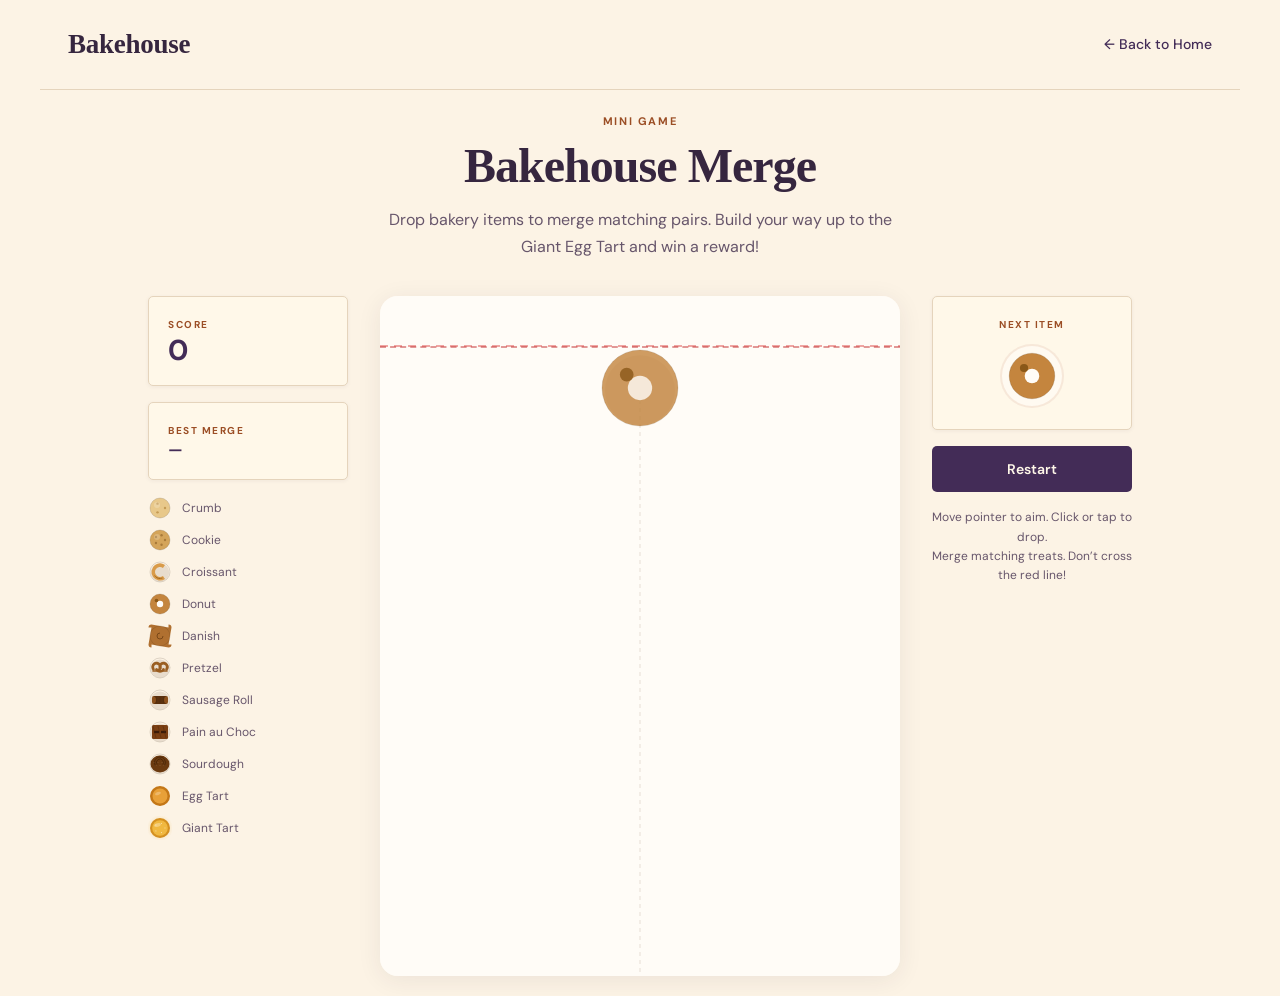
==== game.html @ 4bb7d3a2 "Add files via upload" ====
<!DOCTYPE html>
<html lang="en">
<head>
<meta charset="UTF-8">
<meta name="viewport" content="width=device-width, initial-scale=1.0">
<title>Bakehouse Merge — Giant Egg Tart</title>
<meta name="description" content="Merge matching bakery treats into a giant egg tart. A bakery merge mini game for the Bakehouse student website.">
<link rel="preconnect" href="https://fonts.googleapis.com">
<link rel="preconnect" href="https://fonts.gstatic.com" crossorigin>
<link href="https://fonts.googleapis.com/css2?family=DM+Sans:wght@400;500;600;700&display=swap" rel="stylesheet">
<style>
*,*::before,*::after{margin:0;padding:0;box-sizing:border-box}
:root{
  --bg:#fcf3e5;
  --card:#fff8e9;
  --card-2:#fffaf1;
  --ink:#36263f;
  --ink-2:#67566b;
  --ink-3:#9b4e25;
  --accent:#432c57;
  --accent-hover:#70446d;
  --accent-text:#fff8e9;
  --border:#e5d4bc;
  --gold:#bd642f;
  --gold-soft:rgba(189,100,47,.12);
  --shadow-sm:0 1px 4px rgba(54,38,63,.06);
  --shadow-md:0 4px 24px rgba(54,38,63,.08);
  --r:5px;
  --r-lg:18px;
}
body{
  font-family:'DM Sans',Arial,sans-serif;
  background:var(--bg);
  color:var(--ink);
  line-height:1.65;
  font-size:18px;
  -webkit-font-smoothing:antialiased;
}
a{color:var(--accent);text-decoration:none}a:hover{color:var(--accent-hover);text-decoration:underline}
button{cursor:pointer}
button:focus-visible,a:focus-visible,canvas:focus-visible{outline:3px solid #db914e;outline-offset:4px}[hidden]{display:none!important}
.site-top{max-width:1200px;margin:auto;padding:22px 28px;display:flex;justify-content:space-between;align-items:center;border-bottom:1px solid var(--border)}
.wordmark{font-family:Georgia,serif;font-size:27px;font-weight:bold;color:var(--ink);letter-spacing:-.01em}
.home-link{font:500 14px 'DM Sans',Arial,sans-serif;color:var(--accent)}
.home-link:hover{color:var(--accent-hover)}
.container{max-width:1040px;margin:0 auto;padding:0 24px}#game{padding:24px 0 20px}
.game-head{text-align:center;margin-bottom:36px}
.eyebrow{font:700 11px 'DM Sans',Arial,sans-serif;letter-spacing:.15em;text-transform:uppercase;color:var(--ink-3);display:block;margin-bottom:12px}
h1{font-family:Georgia,serif;font-size:clamp(32px,6vw,48px);color:var(--ink);font-weight:700;line-height:1.08;letter-spacing:-.02em}
.game-head p{max-width:520px;margin:16px auto 0;color:var(--ink-2);font-size:16px;font-family:'DM Sans',Arial,sans-serif}
.game-wrap{display:flex;gap:2rem;justify-content:center;align-items:flex-start;flex-wrap:wrap}
.game-side{width:200px;display:flex;flex-direction:column;gap:1rem}.game-side-l{order:0}.game-side-r{order:2}
.game-stage{order:1;position:relative;border-radius:var(--r-lg);overflow:hidden;box-shadow:var(--shadow-md);background:var(--card-2);width:520px;max-width:100%}
.game-stage canvas{display:block;touch-action:none;cursor:pointer;width:100%;height:auto}
.game-overline{position:absolute;top:7.353%;left:0;right:0;border-top:2px dashed rgba(196,54,54,.5);z-index:5;pointer-events:none}
.game-info-box{background:var(--card);border:1px solid var(--border);border-radius:var(--r);padding:1.3rem 1.2rem;box-shadow:var(--shadow-sm)}
.gi-label{font:700 10px 'DM Sans',Arial,sans-serif;letter-spacing:.15em;text-transform:uppercase;color:var(--ink-3);margin-bottom:.3rem}
.gi-value{font-size:1.8rem;font-weight:700;color:var(--accent);line-height:1;font-family:'DM Sans',Arial,sans-serif}
.game-preview-box{text-align:center}.game-preview-box .gi-label{margin-bottom:.8rem}
.game-preview-icon{width:64px;height:64px;margin:0 auto;border-radius:50%;background:var(--card-2);display:flex;align-items:center;justify-content:center;border:2px solid var(--gold-soft)}
.game-legend{display:flex;flex-direction:column;gap:.5rem}
.game-legend-item{display:flex;align-items:center;gap:.6rem;font:12px 'DM Sans',Arial,sans-serif;color:var(--ink-2)}
.game-legend-dot{width:20px;height:20px;border-radius:50%;flex-shrink:0}
.game-restart-btn{display:block;width:100%;padding:.9rem;border:none;background:var(--accent);color:var(--accent-text);border-radius:var(--r);font:600 14px 'DM Sans',Arial,sans-serif;transition:background .2s,transform .2s}
.game-restart-btn:hover{background:var(--accent-hover);transform:translateY(-1px)}
.reward-btn-inline{background:var(--gold);color:var(--accent-text)}.reward-btn-inline:hover{background:#a05025}
.game-hint{font:12px/1.6 'DM Sans',Arial,sans-serif;color:var(--ink-2);text-align:center}
.site-footer{text-align:center;padding:24px 24px 40px;font:12px/1.7 'DM Sans',Arial,sans-serif;color:var(--ink-2)}
.coupon-overlay{position:fixed;inset:0;z-index:2000;background:rgba(54,38,63,.6);display:flex;align-items:center;justify-content:center;padding:16px}
.coupon-card{background:var(--card);border-radius:20px;max-width:420px;width:100%;padding:2.5rem 1.6rem;text-align:center;position:relative;box-shadow:0 20px 60px rgba(0,0,0,.3);max-height:90vh;overflow:auto;border:1px solid var(--border)}
.coupon-close{position:absolute;top:.8rem;right:1rem;background:none;border:none;font-size:1.5rem;color:var(--ink-2);padding:.3rem;cursor:pointer}
.coupon-title{font-family:Georgia,serif;font-size:1.8rem;color:var(--ink);margin-bottom:.3rem;font-weight:700}
.coupon-sub{font-size:.95rem;color:var(--ink-2);margin-bottom:1.2rem;font-family:'DM Sans',Arial,sans-serif}
.coupon-amount{font-size:2.4rem;font-weight:700;color:var(--accent);margin-bottom:1rem;font-family:'DM Sans',Arial,sans-serif}
.coupon-code-box{background:var(--card-2);border:1.5px dashed var(--gold);border-radius:var(--r);padding:.8rem;margin:1rem 0;display:flex;align-items:center;justify-content:center;gap:.5rem;flex-wrap:wrap}
.coupon-code{font:700 15px 'Courier New',monospace;color:var(--ink);overflow-wrap:anywhere}
.copy-btn{background:var(--accent);color:var(--accent-text);border:none;border-radius:var(--r);padding:.7rem .9rem;font:600 12px 'DM Sans',Arial,sans-serif;cursor:pointer;transition:background .2s}
.copy-btn:hover{background:var(--accent-hover)}
.coupon-ok-btn{display:block;width:100%;padding:.9rem;background:var(--accent);color:var(--accent-text);border:none;border-radius:var(--r);font:600 14px 'DM Sans',Arial,sans-serif;letter-spacing:.02em;margin-top:10px;cursor:pointer;transition:background .2s,transform .2s}
.coupon-ok-btn:hover{background:var(--accent-hover);transform:translateY(-1px)}
@media(max-width:900px){.game-wrap{max-width:740px;margin:auto;gap:20px}.game-side{width:100%;flex-direction:row;flex-wrap:wrap;gap:12px}.game-info-box{flex:1;min-width:100px}.game-legend{display:none}.game-side-r{align-items:center}.game-side-r>.game-restart-btn,.game-side-r>.reward-btn-inline{flex:1;min-width:120px}.game-hint{width:100%}.game-stage{flex-shrink:0}}
@media(max-width:420px){.container{padding:0 14px}.site-top{padding:16px}.game-info-box{padding:16px}.game-side-r{gap:10px}.game-head p{font-size:15px}}

/* Embedded mode is visually part of the main Bakehouse website. */
html.embed-mode,body.embed-mode{background:transparent;overflow-x:hidden}
.embed-mode .site-top,.embed-mode .game-head,.embed-mode .site-footer{display:none!important}
.embed-mode #game{padding:8px 0 20px}
.embed-mode .container{max-width:1100px;padding:0 10px}
.embed-mode .game-wrap{gap:20px;align-items:flex-start}
.embed-mode .game-stage{border:1px solid var(--border);box-shadow:0 8px 32px rgba(54,38,63,.08)}
.embed-mode .game-info-box{border-radius:14px;background:#fffaf1}
.embed-mode .game-restart-btn{border-radius:11px}
@media(max-width:900px){.embed-mode .game-wrap{max-width:650px}.embed-mode .game-side-l{order:0}.embed-mode .game-stage{order:1}.embed-mode .game-side-r{order:2}.embed-mode .game-side{justify-content:center}}
@media(max-width:580px){.embed-mode .container{padding:0 4px}.embed-mode .game-wrap{gap:12px}.embed-mode .game-side{gap:8px}.embed-mode .game-info-box{padding:12px}.embed-mode .game-stage{width:100%}.embed-mode .game-hint{font-size:12px}.embed-mode #game{padding-top:2px}}
</style>
</head>
<body>
<script>
(function(){
  if(new URLSearchParams(location.search).get('embedded') !== '1') return;
  document.documentElement.classList.add('embed-mode');
  document.body.classList.add('embed-mode');
  function syncHeight(){
    if(window.parent===window)return;
    var h=Math.ceil(document.documentElement.scrollHeight);
    window.parent.postMessage({type:'bakehouse:game-height',height:h},window.location.origin);
  }
  window.addEventListener('load',syncHeight);
  window.addEventListener('resize',syncHeight);
  if('ResizeObserver' in window){new ResizeObserver(syncHeight).observe(document.body);}
  setTimeout(syncHeight,100);
})();
</script>
<header class="site-top"><span class="wordmark">Bakehouse</span><a class="home-link" href="./index.html">&larr; Back to Home</a></header>
<main id="game"><div class="container">
<div class="game-head"><span class="eyebrow">Mini Game</span><h1>Bakehouse Merge</h1><p>Drop bakery items to merge matching pairs. Build your way up to the Giant Egg Tart and win a reward!</p></div>
<div class="game-wrap">
<div class="game-side game-side-l"><div class="game-info-box"><div class="gi-label">Score</div><div class="gi-value" id="gameScore">0</div></div><div class="game-info-box"><div class="gi-label">Best Merge</div><div class="gi-value" id="gameBest" style="font-size:1rem">&mdash;</div></div><div class="game-legend" id="gameLegend"></div></div>
<div class="game-stage" id="gameStage"><div class="game-overline" id="gameOverline"></div><canvas id="gameCanvas" tabindex="0" aria-label="Bakery merge game. Move pointer and tap to drop. Keyboard: arrow keys to aim, Space to drop.">Your browser needs Canvas support to play.</canvas></div>
<div class="game-side game-side-r"><div class="game-info-box game-preview-box"><div class="gi-label">Next Item</div><div class="game-preview-icon"><canvas id="nextCanvas" width="56" height="56" aria-label="Next bakery item"></canvas></div></div><button class="game-restart-btn" id="restartBtn">Restart</button><button class="game-restart-btn reward-btn-inline" id="rewardBtn" hidden>View HK$5 Demo Reward</button><button class="game-restart-btn reward-btn-inline" id="reward2Btn" hidden>View Free Tart Demo Reward</button><p class="game-hint">Move pointer to aim. Click or tap to drop.<br>Merge matching treats. Don&rsquo;t cross the red line!</p></div>
</div></div></main>
<div class="coupon-overlay" id="couponOverlay" hidden><section class="coupon-card" role="dialog" aria-modal="true" aria-labelledby="couponTitle"><button class="coupon-close" id="closeBtn" aria-label="Close and continue playing">&times;</button><div class="eyebrow" id="couponEyebrow">Reward unlocked</div><h2 class="coupon-title" id="couponTitle">Egg Tart!</h2><p class="coupon-sub" id="couponSub">You baked a fresh egg tart.</p><div class="coupon-amount" id="couponAmount">HK$5 Reward</div><div class="coupon-code-box" id="couponDetails" hidden><span class="coupon-code" id="couponCode"></span><button class="copy-btn" id="copyBtn">Copy</button></div><button class="coupon-ok-btn" id="claimBtn">Reveal Demo Code</button><button class="coupon-ok-btn" id="continueBtn">Keep Playing</button></section></div>
<script>
// Standalone extraction of the uploaded index.html game.
// No external libraries or image assets. Original 11-level chain and canvas artwork retained.
(function(){
'use strict';
var ITEMS=[
{name:'Crumb',radius:16,fill:'#E8C88A',accent:'#C49A54'},
{name:'Cookie',radius:22,fill:'#D4A45A',accent:'#A87A3A'},
{name:'Croissant',radius:30,fill:'#D99B4A',accent:'#A06820'},
{name:'Donut',radius:38,fill:'#C4853E',accent:'#8A5818'},
{name:'Danish',radius:47,fill:'#B07030',accent:'#7A4818'},
{name:'Pretzel',radius:57,fill:'#9A5E22',accent:'#6A3E12'},
{name:'Sausage Roll',radius:68,fill:'#8A4E1A',accent:'#5A300E'},
{name:'Pain au Choc',radius:80,fill:'#7A3E12',accent:'#4A2408'},
{name:'Sourdough',radius:94,fill:'#6B3A10',accent:'#3A1E06'},
{name:'Egg Tart',radius:110,fill:'#E8A038',accent:'#C47818'},
{name:'Giant Tart',radius:135,fill:'#F0B840',accent:'#D49020'}];
var MAX_SPAWN_LEVEL=4;
var MIN_SPAWN_LEVEL=1;
var RED_LINE_Y=50;
var $=function(id){return document.getElementById(id)};
var canvas=$('gameCanvas'),ctx=canvas.getContext('2d'),nextCanvas=$('nextCanvas'),nextCtx=nextCanvas.getContext('2d');
// Fixed logical playfield; CSS scales it without changing the physics on mobile.
var W=520,H=680,GRAVITY=.45,BOUNCE=.25,FRICTION=.99,WALL_PAD=4;
var balls=[],particles=[],score=0,bestLevel=-1,nextLevel=0,currentLevel=0,aimX=W/2,canDrop=true,dropCooldown=0,gameOver=false;
var paused=false,lastFocus=null,rafId=null,lastTime=0,accumulator=0,pendingRewardShow=null;
var COLORS={bg:'#FFFCF7',dangerLine:'rgba(220,60,60,.45)',cream:'#FBF5EA'};
// Reward state: each reward earned once per game, code persists while unclaimed.
var rewards={
  tart:{unlocked:false,claimed:false,code:''},
  giant:{unlocked:false,claimed:false,code:''}
};
// Track which reward overlay is currently open (null = none).
var activeReward=null;
function resizeCanvas(){var dpr=Math.min(window.devicePixelRatio||1,3);canvas.width=W*dpr;canvas.height=H*dpr;ctx.setTransform(dpr,0,0,dpr,0,0);}
// Original procedural bakery illustrations.
function drawItem(c,level,x,y,r,alpha){
if(alpha===undefined)alpha=1;var item=ITEMS[level];if(!item)return;r=Math.max(2,r);c.save();c.globalAlpha=alpha;
c.beginPath();c.arc(x,y+r*.06,r*.92,0,Math.PI*2);c.fillStyle='rgba(92,58,30,.12)';c.fill();
if(level<=1){
c.beginPath();c.arc(x,y,r,0,Math.PI*2);c.fillStyle=item.fill;c.fill();c.fillStyle=item.accent;var dots=level===0?3:5;
for(var i=0;i<dots;i++){var ang=i/dots*Math.PI*2,dr=r*.5;c.beginPath();c.arc(x+Math.cos(ang)*dr,y+Math.sin(ang)*dr,r*.12,0,Math.PI*2);c.fill();}
c.beginPath();c.arc(x-r*.3,y-r*.3,r*.3,0,Math.PI*2);c.fillStyle='rgba(255,255,255,.2)';c.fill();
}else if(level===2){
c.fillStyle=item.fill;c.beginPath();c.arc(x,y,r*.85,Math.PI*.3,Math.PI*1.7);c.arc(x,y,r*.5,Math.PI*1.7,Math.PI*.3,true);c.closePath();c.fill();c.strokeStyle=item.accent;c.lineWidth=r*.08;
for(var k=-1;k<=1;k++){c.beginPath();c.arc(x,y,r*.65,Math.PI*.5+k*.4,Math.PI*.5+k*.4+.6);c.stroke();}
}else if(level===3){
c.fillStyle=item.fill;c.beginPath();c.arc(x,y,r,0,Math.PI*2);c.fill();c.beginPath();c.arc(x,y,r*.32,0,Math.PI*2);c.fillStyle=COLORS.bg;c.fill();c.fillStyle=item.accent;c.beginPath();c.arc(x-r*.35,y-r*.35,r*.18,0,Math.PI*2);c.fill();
}else if(level===4){
c.fillStyle=item.fill;c.beginPath();var s=r*.85;c.moveTo(x-s,y-s);c.arc(x-s,y-s,r*.3,Math.PI,Math.PI*1.5);c.lineTo(x+s,y-s);c.arc(x+s,y-s,r*.3,Math.PI*1.5,0);c.lineTo(x+s,y+s);c.arc(x+s,y+s,r*.3,0,Math.PI*.5);c.lineTo(x-s,y+s);c.arc(x-s,y+s,r*.3,Math.PI*.5,Math.PI);c.closePath();c.fill();c.strokeStyle=item.accent;c.lineWidth=r*.1;c.beginPath();c.arc(x,y,r*.3,0,Math.PI*1.5);c.stroke();
}else if(level===5){
c.strokeStyle=item.fill;c.lineWidth=r*.28;c.lineCap='round';c.beginPath();c.arc(x-r*.35,y-r*.1,r*.38,Math.PI*.8,Math.PI*2.2);c.arc(x+r*.35,y-r*.1,r*.38,Math.PI*.8,Math.PI*2.2);c.moveTo(x-r*.35,y+r*.15);c.quadraticCurveTo(x,y+r*.5,x+r*.35,y+r*.15);c.stroke();c.lineWidth=r*.16;c.beginPath();c.moveTo(x-r*.7,y+r*.3);c.lineTo(x+r*.7,y+r*.3);c.stroke();c.fillStyle='rgba(255,255,255,.6)';c.beginPath();c.arc(x-r*.2,y-r*.1,r*.06,0,Math.PI*2);c.fill();c.beginPath();c.arc(x+r*.15,y+r*.15,r*.06,0,Math.PI*2);c.fill();
}else if(level===6){
c.fillStyle=item.fill;c.beginPath();c.roundRect(x-r*.8,y-r*.4,r*1.6,r*.8,r*.2);c.fill();c.fillStyle=item.accent;c.beginPath();c.arc(x-r*.8,y,r*.4,-Math.PI*.5,Math.PI*.5);c.arc(x+r*.8,y,r*.4,Math.PI*.5,Math.PI*1.5);c.fill();c.strokeStyle='rgba(0,0,0,.15)';c.lineWidth=r*.04;
for(var si=-1;si<=1;si++){c.beginPath();c.moveTo(x+si*r*.35,y-r*.32);c.lineTo(x+si*r*.35,y+r*.32);c.stroke();}
}else if(level===7){
c.fillStyle=item.fill;c.beginPath();c.roundRect(x-r*.8,y-r*.7,r*1.6,r*1.4,r*.15);c.fill();c.fillStyle='#3A1A08';c.fillRect(x-r*.6,y-r*.12,r*.5,r*.24);c.fillRect(x+r*.1,y-r*.12,r*.5,r*.24);c.strokeStyle=item.accent;c.lineWidth=r*.04;
for(var ll=0;ll<3;ll++){c.beginPath();c.moveTo(x-r*.7+ll*r*.5,y-r*.6);c.lineTo(x-r*.4+ll*r*.5,y+r*.6);c.stroke();}
}else if(level===8){
c.fillStyle=item.fill;c.beginPath();c.ellipse(x,y,r*.95,r*.85,0,0,Math.PI*2);c.fill();c.strokeStyle=item.accent;c.lineWidth=r*.06;c.beginPath();c.arc(x,y-r*.15,r*.35,Math.PI*.8,Math.PI*2.2);c.stroke();c.beginPath();c.arc(x,y-r*.15,r*.55,Math.PI*.8,Math.PI*2.2);c.stroke();c.fillStyle='rgba(255,250,235,.3)';
for(var d=0;d<6;d++){c.beginPath();c.arc(x+(d-3)*r*.2,y+(d%2-.5)*r*.3,r*.04,0,Math.PI*2);c.fill();}
}else if(level===9){
c.fillStyle=item.accent;c.beginPath();c.arc(x,y,r,0,Math.PI*2);c.fill();c.fillStyle=item.fill;c.beginPath();c.arc(x,y,r*.75,0,Math.PI*2);c.fill();c.fillStyle='rgba(255,255,255,.25)';c.beginPath();c.ellipse(x-r*.2,y-r*.25,r*.3,r*.15,-.3,0,Math.PI*2);c.fill();c.strokeStyle=item.accent;c.lineWidth=r*.08;c.beginPath();c.arc(x,y,r*.88,0,Math.PI*2);c.stroke();
}else if(level===10){
var grad=c.createRadialGradient(x,y,r*.3,x,y,r*1.3);grad.addColorStop(0,'rgba(240,184,64,.4)');grad.addColorStop(1,'rgba(240,184,64,0)');c.fillStyle=grad;c.beginPath();c.arc(x,y,r*1.3,0,Math.PI*2);c.fill();c.fillStyle=item.accent;c.beginPath();c.arc(x,y,r,0,Math.PI*2);c.fill();c.fillStyle=item.fill;c.beginPath();c.arc(x,y,r*.78,0,Math.PI*2);c.fill();c.fillStyle='rgba(255,255,255,.3)';c.beginPath();c.ellipse(x-r*.25,y-r*.3,r*.35,r*.18,-.3,0,Math.PI*2);c.fill();c.fillStyle='#FFF';
for(var st=0;st<5;st++){var sa=st/5*Math.PI*2;drawStar(c,x+Math.cos(sa)*r*.5,y+Math.sin(sa)*r*.5,r*.06,r*.03,4);}
}
if(level<9){c.strokeStyle='rgba(54,33,14,.15)';c.lineWidth=1;c.beginPath();c.arc(x,y,r,0,Math.PI*2);c.stroke();}c.restore();
}
function drawStar(c,cx,cy,outerR,innerR,points){c.beginPath();for(var i=0;i<points*2;i++){var rad=i%2===0?outerR:innerR,a=i/(points*2)*Math.PI*2-Math.PI/2,px=cx+Math.cos(a)*rad,py=cy+Math.sin(a)*rad;if(i===0)c.moveTo(px,py);else c.lineTo(px,py);}c.closePath();c.fill();}
function Ball(level,x,y){this.level=level;this.x=x;this.y=y;this.vx=0;this.vy=0;this.r=ITEMS[level].radius;this.merged=false;this.popAnim=0;this.age=0;this.dangerFrames=0;}
function confine(b){if(b.x-b.r<WALL_PAD){b.x=WALL_PAD+b.r;b.vx=Math.abs(b.vx)*BOUNCE;}if(b.x+b.r>W-WALL_PAD){b.x=W-WALL_PAD-b.r;b.vx=-Math.abs(b.vx)*BOUNCE;}if(b.y+b.r>H-WALL_PAD){b.y=H-WALL_PAD-b.r;b.vy=-Math.abs(b.vy)*BOUNCE;if(Math.abs(b.vy)<.5)b.vy=0;}}
function physicsStep(){
var i,j,b,o;
for(i=0;i<balls.length;i++){b=balls[i];b.age++;b.vy+=GRAVITY;b.vx*=FRICTION;b.vy*=FRICTION;b.x+=b.vx;b.y+=b.vy;confine(b);}
// New bodies enter after the pass; each original may participate in one merge only.
var additions=[];
for(i=0;i<balls.length;i++){
b=balls[i];if(b.merged)continue;
for(j=i+1;j<balls.length;j++){
o=balls[j];if(o.merged)continue;
var dx=o.x-b.x,dy=o.y-b.y,dist=Math.sqrt(dx*dx+dy*dy),minDist=b.r+o.r;
if(dist>minDist+.25)continue;
if(b.level===o.level&&b.level<ITEMS.length-1){
b.merged=true;o.merged=true;var newLevel=b.level+1,mx=(b.x+o.x)/2,my=(b.y+o.y)/2,nb=new Ball(newLevel,mx,my);nb.vy=-2;nb.popAnim=1;confine(nb);additions.push(nb);score+=(newLevel+1)*10;bestLevel=Math.max(bestLevel,newLevel);spawnMergeParticles(mx,my,ITEMS[newLevel].fill);
// Unlock rewards on first merge into Egg Tart (level 9) or Giant Tart (level 10).
if(newLevel===9&&!rewards.tart.unlocked){rewards.tart.unlocked=true;rewards.tart.code='BAKEHOUSE-TART-'+genCode();$('rewardBtn').hidden=false;pendingRewardShow='tart';}
if(newLevel===10&&!rewards.giant.unlocked){rewards.giant.unlocked=true;rewards.giant.code='BAKEHOUSE-GIANT-'+genCode();$('reward2Btn').hidden=false;pendingRewardShow='giant';}
break;
}else{
var nx=dist>.0001?dx/dist:1,ny=dist>.0001?dy/dist:0,overlap=Math.max(0,minDist-dist);b.x-=nx*overlap*.5;b.y-=ny*overlap*.5;o.x+=nx*overlap*.5;o.y+=ny*overlap*.5;var dot=(o.vx-b.vx)*nx+(o.vy-b.vy)*ny;if(dot<0){var impulse=dot*.5;b.vx+=impulse*nx;b.vy+=impulse*ny;o.vx-=impulse*nx;o.vy-=impulse*ny;}
}
}
}
balls=balls.filter(function(b){return !b.merged}).concat(additions);
for(i=0;i<balls.length;i++){confine(balls[i]);balls[i].popAnim=Math.max(0,balls[i].popAnim-.05);}
if(additions.length)updateUI();
// Immediate red-line detection after collision resolution: if any dropped/merged item's
// top edge reaches or crosses the red line, trigger Game Over. Exclude the aiming preview
// (it is drawn separately, not in balls[]). No velocity or waiting requirement.
if(!gameOver&&!paused){
for(i=0;i<balls.length;i++){
if(balls[i].y-balls[i].r<=RED_LINE_Y){gameOver=true;break;}
}
}
// If a reward was unlocked this step, pause to show it (after red-line check).
if(pendingRewardShow){showCoupon(pendingRewardShow);pendingRewardShow=null;}
}
function spawnMergeParticles(x,y,color){for(var i=0;i<12;i++){var ang=i/12*Math.PI*2,sp=2+Math.random()*3;particles.push({x:x,y:y,vx:Math.cos(ang)*sp,vy:Math.sin(ang)*sp-1,life:1,color:color,size:3+Math.random()*3});}}
function updateParticles(){for(var i=particles.length-1;i>=0;i--){var p=particles[i];p.vy+=.2;p.x+=p.vx;p.y+=p.vy;p.life-=.025;if(p.life<=0)particles.splice(i,1);}}
function render(){
ctx.clearRect(0,0,W,H);ctx.fillStyle=COLORS.bg;ctx.fillRect(0,0,W,H);ctx.strokeStyle=COLORS.dangerLine;ctx.lineWidth=2;ctx.setLineDash([8,6]);ctx.beginPath();ctx.moveTo(0,RED_LINE_Y);ctx.lineTo(W,RED_LINE_Y);ctx.stroke();ctx.setLineDash([]);
for(var i=0;i<particles.length;i++){var p=particles[i];ctx.globalAlpha=p.life;ctx.fillStyle=p.color;ctx.beginPath();ctx.arc(p.x,p.y,p.size,0,Math.PI*2);ctx.fill();}ctx.globalAlpha=1;
for(var k=0;k<balls.length;k++){var b=balls[k];drawItem(ctx,b.level,b.x,b.y,b.r,1);if(b.popAnim>0){ctx.strokeStyle=ITEMS[b.level].fill;ctx.globalAlpha=b.popAnim*.5;ctx.lineWidth=3;ctx.beginPath();ctx.arc(b.x,b.y,b.r*(1.5-b.popAnim),0,Math.PI*2);ctx.stroke();ctx.globalAlpha=1;}}
if(!gameOver&&canDrop&&!paused){var itemR=ITEMS[currentLevel].radius;ctx.strokeStyle='rgba(92,58,30,.15)';ctx.lineWidth=1;ctx.setLineDash([4,4]);ctx.beginPath();ctx.moveTo(aimX,RED_LINE_Y+itemR+8);ctx.lineTo(aimX,H-WALL_PAD);ctx.stroke();ctx.setLineDash([]);drawItem(ctx,currentLevel,aimX,RED_LINE_Y+itemR+4,itemR,.8);}
if(gameOver){ctx.fillStyle='rgba(54,33,14,.75)';ctx.fillRect(0,0,W,H);ctx.fillStyle=COLORS.cream;ctx.font='600 32px Georgia,serif';ctx.textAlign='center';ctx.fillText('Game Over',W/2,H/2-14);ctx.font='16px Arial,sans-serif';ctx.fillText('Score: '+score,W/2,H/2+22);ctx.fillText('Press Restart to play again',W/2,H/2+48);}
}
function renderNext(){nextCtx.clearRect(0,0,56,56);drawItem(nextCtx,nextLevel,28,28,Math.min(24,ITEMS[nextLevel].radius*.6),1);nextCanvas.setAttribute('aria-label','Next item: '+ITEMS[nextLevel].name);}
// Red-line Game Over is now checked inside physicsStep immediately after collision resolution.
function clampAim(){var r=ITEMS[currentLevel].radius;aimX=Math.max(r+WALL_PAD,Math.min(W-r-WALL_PAD,aimX));}
function drop(){if(gameOver||paused||!canDrop)return;clampAim();balls.push(new Ball(currentLevel,aimX,RED_LINE_Y+ITEMS[currentLevel].radius+4));canDrop=false;dropCooldown=25;currentLevel=nextLevel;nextLevel=MIN_SPAWN_LEVEL+Math.floor(Math.random()*(MAX_SPAWN_LEVEL-MIN_SPAWN_LEVEL+1));clampAim();renderNext();}
function genCode(){return Math.random().toString(36).slice(2,8).toUpperCase();}
// Fixed 60 Hz simulation to avoid different speeds on high-refresh displays.
function gameLoop(time){if(!lastTime)lastTime=time;var dt=Math.min(50,time-lastTime);lastTime=time;if(!paused&&!gameOver){accumulator+=dt;while(accumulator>=1000/60){physicsStep();updateParticles();if(dropCooldown>0){dropCooldown--;if(dropCooldown===0)canDrop=true;}accumulator-=1000/60;if(paused||gameOver){accumulator=0;break;}}}else accumulator=0;render();rafId=requestAnimationFrame(gameLoop);}
function updateUI(){$('gameScore').textContent=score;$('gameBest').textContent=bestLevel>=0?ITEMS[bestLevel].name:'—';}
function buildLegend(){var legend=$('gameLegend');ITEMS.forEach(function(item,idx){var div=document.createElement('div');div.className='game-legend-item';var cvs=document.createElement('canvas');cvs.width=24;cvs.height=24;cvs.style.width='24px';cvs.style.height='24px';cvs.style.flexShrink='0';cvs.style.display='block';var c=cvs.getContext('2d');var r=Math.min(10,item.radius);drawItem(c,idx,12,12,r,1);var txt=document.createElement('span');txt.textContent=item.name;div.appendChild(cvs);div.appendChild(txt);legend.appendChild(div);});}
function showCoupon(which){
which=which||activeReward||'tart';
activeReward=which;
var r=rewards[which];
if(!r||!r.unlocked)return;
paused=true;lastFocus=document.activeElement;
// Populate overlay text per reward.
if(which==='tart'){$('couponEyebrow').textContent='Reward unlocked';$('couponTitle').textContent='🎉 You\'ve earned a HK$5 Voucher!';$('couponSub').textContent='Demo reward only — not redeemable in stores. Next goal: Merge the Giant Tart!';$('couponAmount').textContent='HK$5 Voucher';}
else{$('couponEyebrow').textContent='Reward unlocked';$('couponTitle').textContent='🏆 You\'ve earned a FREE Sourdough Egg Tart!';$('couponSub').textContent='Demo reward only — not redeemable in stores.';$('couponAmount').textContent='FREE Sourdough Egg Tart';}
// Re-show code if already claimed. Both buttons always visible.
if(r.claimed){$('couponDetails').hidden=false;$('claimBtn').hidden=true;$('copyBtn').focus();}else{$('couponDetails').hidden=true;$('claimBtn').hidden=false;$('claimBtn').focus();}
$('couponCode').textContent=r.code;
$('couponOverlay').hidden=false;
}
function closeCoupon(){$('couponOverlay').hidden=true;activeReward=null;lastTime=0;
// If game was over (reward+game-over simultaneity), do not resume the lost game.
// Only unpause if the game is still running.
if(!gameOver)paused=false;
if(lastFocus&&lastFocus.focus)lastFocus.focus();
}
$('claimBtn').addEventListener('click',function(){if(!activeReward)return;rewards[activeReward].claimed=true;$('couponDetails').hidden=false;$('claimBtn').hidden=true;$('copyBtn').focus();});
$('closeBtn').addEventListener('click',closeCoupon);$('continueBtn').addEventListener('click',closeCoupon);
$('rewardBtn').addEventListener('click',function(){showCoupon('tart');});
$('reward2Btn').addEventListener('click',function(){showCoupon('giant');});
$('copyBtn').addEventListener('click',async function(){var btn=this;if(!activeReward)return;var code=rewards[activeReward].code;try{if(!navigator.clipboard||!navigator.clipboard.writeText)throw new Error('Clipboard unavailable');await navigator.clipboard.writeText(code);btn.textContent='Copied!';}catch(e){var ta=document.createElement('textarea');ta.value=code;$('couponDetails').appendChild(ta);ta.select();var ok=false;try{ok=document.execCommand('copy')}catch(ignore){}ta.remove();btn.textContent=ok?'Copied!':'Select code to copy';}setTimeout(function(){btn.textContent='Copy'},2200);});
$('couponOverlay').addEventListener('keydown',function(e){if(e.key==='Escape'){e.preventDefault();closeCoupon();}if(e.key==='Tab'){var controls=Array.from(this.querySelectorAll('button')).filter(function(b){return b.getClientRects().length>0}),first=controls[0],last=controls[controls.length-1];if(e.shiftKey&&document.activeElement===first){e.preventDefault();last.focus();}else if(!e.shiftKey&&document.activeElement===last){e.preventDefault();first.focus();}}});
function getCanvasX(clientX){var rect=canvas.getBoundingClientRect();return(clientX-rect.left)*W/rect.width;}
var activePointer=null;
canvas.addEventListener('pointermove',function(e){aimX=getCanvasX(e.clientX);clampAim();});
canvas.addEventListener('pointerdown',function(e){if(!e.isPrimary||e.button!==0)return;e.preventDefault();activePointer=e.pointerId;canvas.setPointerCapture(e.pointerId);canvas.focus();aimX=getCanvasX(e.clientX);clampAim();});
canvas.addEventListener('pointerup',function(e){if(e.pointerId!==activePointer)return;e.preventDefault();activePointer=null;aimX=getCanvasX(e.clientX);clampAim();drop();});
canvas.addEventListener('pointercancel',function(){activePointer=null;});
canvas.addEventListener('keydown',function(e){if(e.key==='ArrowLeft'||e.key==='ArrowRight'){e.preventDefault();aimX+=e.key==='ArrowLeft'?-12:12;clampAim();}if(e.code==='Space'||e.key==='Enter'){e.preventDefault();if(!e.repeat)drop();}});
function restartGame(){balls=[];particles=[];score=0;bestLevel=-1;gameOver=false;paused=false;canDrop=true;dropCooldown=0;accumulator=0;lastTime=0;activePointer=null;aimX=W/2;pendingRewardShow=null;activeReward=null;
// Reset reward state in place (mutate, not reassign) so external references stay valid.
rewards.tart.unlocked=false;rewards.tart.claimed=false;rewards.tart.code='';
rewards.giant.unlocked=false;rewards.giant.claimed=false;rewards.giant.code='';
$('couponOverlay').hidden=true;$('rewardBtn').hidden=true;$('reward2Btn').hidden=true;$('couponDetails').hidden=true;$('claimBtn').hidden=false;$('copyBtn').textContent='Copy';
currentLevel=MIN_SPAWN_LEVEL+Math.floor(Math.random()*(MAX_SPAWN_LEVEL-MIN_SPAWN_LEVEL+1));nextLevel=MIN_SPAWN_LEVEL+Math.floor(Math.random()*(MAX_SPAWN_LEVEL-MIN_SPAWN_LEVEL+1));renderNext();updateUI();}
$('restartBtn').addEventListener('click',restartGame);
resizeCanvas();buildLegend();restartGame();rafId=requestAnimationFrame(gameLoop);window.addEventListener('resize',resizeCanvas);document.addEventListener('visibilitychange',function(){lastTime=0;accumulator=0;});
})();
</script>
</body>
</html>
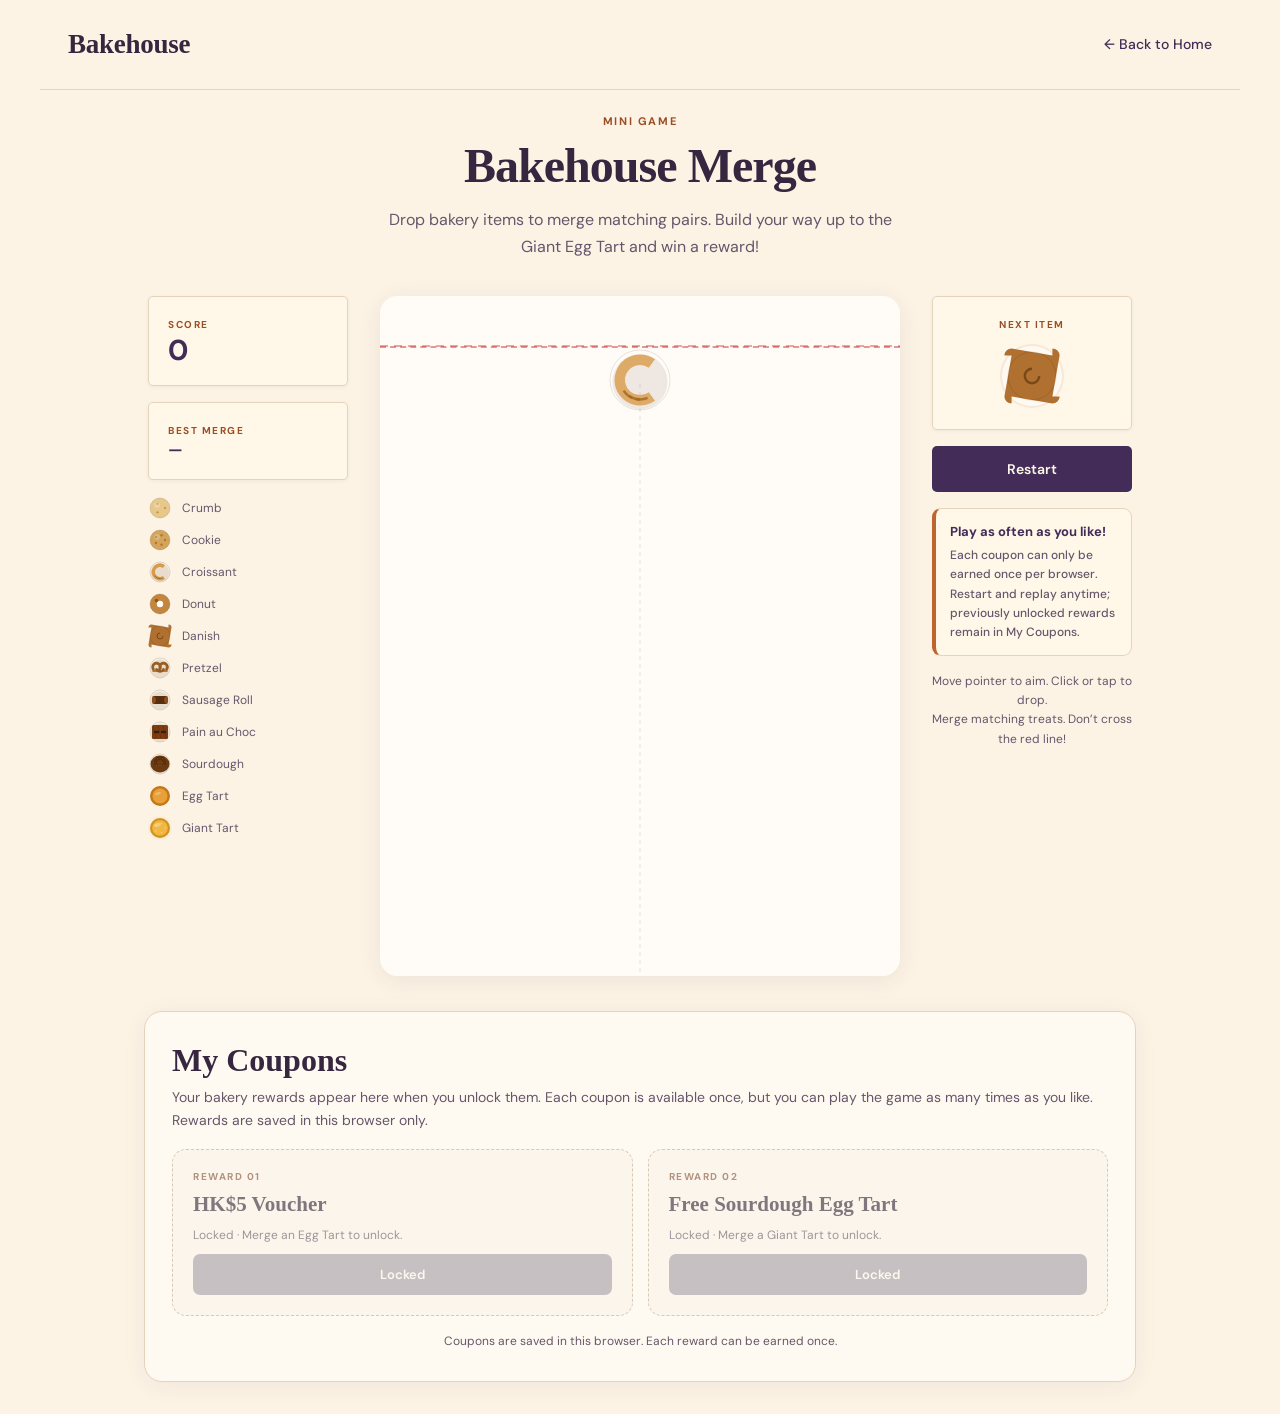
==== commit f2216360: "Add files via upload" ====
--- a/game.html
+++ b/game.html
@@ -92,6 +92,44 @@
 .embed-mode .game-restart-btn{border-radius:11px}
 @media(max-width:900px){.embed-mode .game-wrap{max-width:650px}.embed-mode .game-side-l{order:0}.embed-mode .game-stage{order:1}.embed-mode .game-side-r{order:2}.embed-mode .game-side{justify-content:center}}
 @media(max-width:580px){.embed-mode .container{padding:0 4px}.embed-mode .game-wrap{gap:12px}.embed-mode .game-side{gap:8px}.embed-mode .game-info-box{padding:12px}.embed-mode .game-stage{width:100%}.embed-mode .game-hint{font-size:12px}.embed-mode #game{padding-top:2px}}
+
+/* My Coupons / rules — match Bakehouse's warm cream & plum design */
+.game-rules{font:500 12px/1.6 'DM Sans',sans-serif;background:#fff8e9;border:1px solid #e5d4bc;border-left:4px solid #bd642f;border-radius:9px;padding:13px 14px;color:#67566b}
+.game-rules strong{display:block;color:#432c57;font-size:13px;margin-bottom:3px}
+.my-coupons{margin:35px auto 12px;padding:30px 27px;border:1px solid #e5d4bc;background:#fffaf1;border-radius:18px;box-shadow:0 4px 24px rgba(54,38,63,.06)}
+.coupon-heading{font:700 clamp(23px,3vw,32px) Georgia,serif;color:#36263f;margin-bottom:7px}
+.coupon-explainer{font:14px/1.6 'DM Sans',sans-serif;color:#67566b;margin-bottom:18px}
+.saved-coupons{display:grid;grid-template-columns:repeat(2,minmax(0,1fr));gap:15px}
+.saved-coupon{min-width:0;border-radius:14px;padding:20px;background:#fcf3e5;border:1px dashed #cba984;display:flex;flex-direction:column;gap:9px}
+.saved-coupon.is-locked{opacity:.62;filter:grayscale(.35)}
+.saved-coupon .small-label{font:700 10px 'DM Sans',sans-serif;text-transform:uppercase;letter-spacing:.15em;color:#9b4e25}
+.saved-coupon h3{font:700 21px Georgia,serif;color:#36263f}
+.saved-coupon p{font:12px/1.6 'DM Sans',sans-serif;color:#67566b;flex:1}
+.saved-coupon button{border:0;background:#432c57;color:#fff8e9;border-radius:7px;padding:12px 10px;font:600 13px 'DM Sans',sans-serif}
+.saved-coupon button:disabled{cursor:not-allowed;background:#a99da9}
+.qr-overlay{position:fixed;inset:0;background:rgba(54,38,63,.72);z-index:3000;display:flex;align-items:center;justify-content:center;padding:16px}
+.qr-panel{position:relative;background:#fff8e9;color:#36263f;border-radius:20px;padding:28px;text-align:center;width:100%;max-width:380px;box-shadow:0 12px 40px #36263f40}
+.qr-panel h2{font:700 27px Georgia,serif;margin:7px 0 9px}.qr-panel p{font:13px/1.55 'DM Sans',sans-serif;color:#67566b;margin-bottom:12px}
+.qr-panel img{display:block;width:200px;height:200px;margin:15px auto;background:white;padding:9px;border-radius:10px;max-width:100%}
+.qr-panel .demo-mark{color:#9b4e25;font-size:12px;font-weight:700}
+.qr-close{position:absolute;right:13px;top:10px;border:0;background:transparent;font-size:26px;color:#432c57}
+@media(max-width:600px){.saved-coupons{grid-template-columns:1fr}.my-coupons{padding:20px 15px;margin-top:20px}}
+
+/* Refined, compact integrated game */
+.embed-mode #game{padding:0 0 8px}.embed-mode .game-wrap{gap:14px;max-width:1080px;margin:auto}
+.embed-mode .game-side{gap:12px}.embed-mode .game-info-box{padding:15px}
+.embed-mode .my-coupons{max-width:1050px;margin:18px auto 6px;padding:22px 24px}
+.embed-mode .coupon-explainer{margin-bottom:12px}.embed-mode .saved-coupon{padding:15px 18px;gap:5px}
+.embed-mode .saved-coupon h3{font-size:19px}.embed-mode .saved-coupon button{padding:9px}
+.game-stage .coupon-overlay{position:absolute;inset:0;z-index:30;background:rgba(54,38,63,.62);display:flex;align-items:center;justify-content:center;padding:14px}
+.game-stage .coupon-card{width:min(94%,390px);padding:24px 22px 18px;max-height:calc(100% - 24px);overflow:auto;border-radius:16px;box-shadow:0 15px 38px rgba(31,16,34,.26)}
+.game-stage .coupon-title{font-size:clamp(21px,3vw,29px);line-height:1.18;margin:8px 0 10px}
+.game-stage .coupon-sub{font-size:13px;line-height:1.5;margin-bottom:10px}
+.game-stage .coupon-amount{font-size:clamp(24px,3vw,32px);margin:8px 0}
+.game-stage .coupon-code-box{margin:10px 0;padding:8px;gap:6px}.game-stage .coupon-code{font-size:11px}
+.game-stage .coupon-ok-btn{padding:11px;font-size:13px;margin-top:8px}
+.game-stage .coupon-close{top:7px;right:10px}
+@media(max-width:600px){.embed-mode .my-coupons{margin-top:14px;padding:18px 14px}.game-stage .coupon-card{padding:18px 12px 12px}.game-stage .coupon-title{font-size:20px}.game-stage .coupon-sub{font-size:12px}}
 </style>
 </head>
 <body>
@@ -117,9 +155,20 @@
 <div class="game-wrap">
 <div class="game-side game-side-l"><div class="game-info-box"><div class="gi-label">Score</div><div class="gi-value" id="gameScore">0</div></div><div class="game-info-box"><div class="gi-label">Best Merge</div><div class="gi-value" id="gameBest" style="font-size:1rem">&mdash;</div></div><div class="game-legend" id="gameLegend"></div></div>
 <div class="game-stage" id="gameStage"><div class="game-overline" id="gameOverline"></div><canvas id="gameCanvas" tabindex="0" aria-label="Bakery merge game. Move pointer and tap to drop. Keyboard: arrow keys to aim, Space to drop.">Your browser needs Canvas support to play.</canvas></div>
-<div class="game-side game-side-r"><div class="game-info-box game-preview-box"><div class="gi-label">Next Item</div><div class="game-preview-icon"><canvas id="nextCanvas" width="56" height="56" aria-label="Next bakery item"></canvas></div></div><button class="game-restart-btn" id="restartBtn">Restart</button><button class="game-restart-btn reward-btn-inline" id="rewardBtn" hidden>View HK$5 Demo Reward</button><button class="game-restart-btn reward-btn-inline" id="reward2Btn" hidden>View Free Tart Demo Reward</button><p class="game-hint">Move pointer to aim. Click or tap to drop.<br>Merge matching treats. Don&rsquo;t cross the red line!</p></div>
-</div></div></main>
-<div class="coupon-overlay" id="couponOverlay" hidden><section class="coupon-card" role="dialog" aria-modal="true" aria-labelledby="couponTitle"><button class="coupon-close" id="closeBtn" aria-label="Close and continue playing">&times;</button><div class="eyebrow" id="couponEyebrow">Reward unlocked</div><h2 class="coupon-title" id="couponTitle">Egg Tart!</h2><p class="coupon-sub" id="couponSub">You baked a fresh egg tart.</p><div class="coupon-amount" id="couponAmount">HK$5 Reward</div><div class="coupon-code-box" id="couponDetails" hidden><span class="coupon-code" id="couponCode"></span><button class="copy-btn" id="copyBtn">Copy</button></div><button class="coupon-ok-btn" id="claimBtn">Reveal Demo Code</button><button class="coupon-ok-btn" id="continueBtn">Keep Playing</button></section></div>
+<div class="game-side game-side-r"><div class="game-info-box game-preview-box"><div class="gi-label">Next Item</div><div class="game-preview-icon"><canvas id="nextCanvas" width="56" height="56" aria-label="Next bakery item"></canvas></div></div><button class="game-restart-btn" id="restartBtn">Restart</button><button class="game-restart-btn reward-btn-inline" id="rewardBtn" hidden>View HK$5 Reward</button><button class="game-restart-btn reward-btn-inline" id="reward2Btn" hidden>View Free Tart Reward</button><div class="game-rules"><strong>Play as often as you like!</strong>Each coupon can only be earned once per browser. Restart and replay anytime; previously unlocked rewards remain in My Coupons.</div><p class="game-hint">Move pointer to aim. Click or tap to drop.<br>Merge matching treats. Don&rsquo;t cross the red line!</p></div>
+</div>
+<section class="my-coupons" id="myCoupons" aria-labelledby="myCouponsTitle">
+<h2 class="coupon-heading" id="myCouponsTitle">My Coupons</h2>
+<p class="coupon-explainer">Your bakery rewards appear here when you unlock them. Each coupon is available once, but you can play the game as many times as you like. Rewards are saved in this browser only.</p>
+<div class="saved-coupons" id="savedCoupons" aria-live="polite">
+<article class="saved-coupon is-locked" id="savedTart"><span class="small-label">Reward 01</span><h3>HK$5 Voucher</h3><p id="savedTartStatus">Locked · Merge an Egg Tart to unlock.</p><button type="button" id="viewTart" disabled>Locked</button></article>
+<article class="saved-coupon is-locked" id="savedGiant"><span class="small-label">Reward 02</span><h3>Free Sourdough Egg Tart</h3><p id="savedGiantStatus">Locked · Merge a Giant Tart to unlock.</p><button type="button" id="viewGiant" disabled>Locked</button></article>
+</div>
+<p class="game-hint" style="margin-top:16px">Coupons are saved in this browser. Each reward can be earned once.</p>
+</section></div></main>
+<div class="coupon-overlay" id="couponOverlay" hidden><section class="coupon-card" role="dialog" aria-modal="true" aria-labelledby="couponTitle"><button class="coupon-close" id="closeBtn" aria-label="Close and continue playing">&times;</button><div class="eyebrow" id="couponEyebrow">Reward unlocked</div><h2 class="coupon-title" id="couponTitle">Egg Tart!</h2><p class="coupon-sub" id="couponSub">You baked a fresh egg tart.</p><div class="coupon-amount" id="couponAmount">HK$5 Reward</div><div class="coupon-code-box" id="couponDetails" hidden><span class="coupon-code" id="couponCode"></span><button class="copy-btn" id="copyBtn">Copy</button></div><button class="coupon-ok-btn" id="claimBtn">View Coupon Code</button><button class="coupon-ok-btn" id="continueBtn">Keep Playing</button></section></div>
+
+<div class="qr-overlay" id="qrOverlay" hidden><section class="qr-panel" role="dialog" aria-modal="true" aria-labelledby="qrTitle"><button type="button" class="qr-close" id="qrClose" aria-label="Close QR code">&times;</button><div class="eyebrow">My Coupons</div><h2 id="qrTitle">Your Reward</h2><p>Present your coupon code below.</p><img id="qrImage" alt="Coupon QR code"><div class="demo-mark">BAKEHOUSE REWARDS</div><p id="qrCodeText" style="margin-top:10px;overflow-wrap:anywhere"></p><button type="button" class="coupon-ok-btn" id="qrDone">Back to My Coupons</button></section></div>
 <script>
 // Standalone extraction of the uploaded index.html game.
 // No external libraries or image assets. Original 11-level chain and canvas artwork retained.
@@ -152,6 +201,45 @@
   tart:{unlocked:false,claimed:false,code:''},
   giant:{unlocked:false,claimed:false,code:''}
 };
+// Each reward can be earned once per browser. No backend or merchant redemption.
+var STORAGE_KEY='bakehouse-merge-coupons-v1';
+var savedRewards={tart:false,giant:false};
+try{var saved=JSON.parse(localStorage.getItem(STORAGE_KEY)||'{}');savedRewards.tart=saved.tart===true;savedRewards.giant=saved.giant===true;}catch(err){}
+function saveReward(which){
+ if(savedRewards[which])return false;
+ savedRewards[which]=true;
+ try{localStorage.setItem(STORAGE_KEY,JSON.stringify(savedRewards));}catch(err){}
+ updateSavedCoupons();
+ return true;
+}
+function updateSavedCoupons(){
+ [['tart','Tart','HK$5 Voucher'],['giant','Giant','Free Sourdough Egg Tart']].forEach(function(item){
+  var which=item[0],suffix=item[1],earned=savedRewards[which];
+  $('saved'+suffix).classList.toggle('is-locked',!earned);
+  $('saved'+suffix+'Status').textContent=earned?'Unlocked · Saved in this browser. Open your virtual QR code.':(which==='tart'?'Locked · Merge an Egg Tart to unlock.':'Locked · Merge a Giant Tart to unlock.');
+  $('view'+suffix).disabled=!earned;
+  $('view'+suffix).textContent=earned?'View QR Code':'Locked';
+ });
+}
+var qrImages={tart:'[data-uri]',giant:'[data-uri]'};
+var qrLastFocus=null;
+function showQR(which){
+ if(!savedRewards[which])return;
+ qrLastFocus=document.activeElement;
+ $('qrTitle').textContent=which==='tart'?'HK$5 Voucher':'Free Sourdough Egg Tart';
+ $('qrImage').src=qrImages[which];
+ $('qrCodeText').textContent='BAKEHOUSE-'+which.toUpperCase()+'-REWARD';
+ $('qrOverlay').hidden=false;
+ $('qrClose').focus();
+}
+function closeQR(){$('qrOverlay').hidden=true;if(qrLastFocus&&qrLastFocus.focus)qrLastFocus.focus();}
+$('viewTart').addEventListener('click',function(){showQR('tart');});
+$('viewGiant').addEventListener('click',function(){showQR('giant');});
+$('qrClose').addEventListener('click',closeQR);
+$('qrDone').addEventListener('click',closeQR);
+$('qrOverlay').addEventListener('click',function(e){if(e.target===this)closeQR();});
+$('qrOverlay').addEventListener('keydown',function(e){if(e.key==='Escape')closeQR();if(e.key==='Tab'){var b=Array.from(this.querySelectorAll('button'));if(e.shiftKey&&document.activeElement===b[0]){e.preventDefault();b[b.length-1].focus();}else if(!e.shiftKey&&document.activeElement===b[b.length-1]){e.preventDefault();b[0].focus();}}});
+updateSavedCoupons();
 // Track which reward overlay is currently open (null = none).
 var activeReward=null;
 function resizeCanvas(){var dpr=Math.min(window.devicePixelRatio||1,3);canvas.width=W*dpr;canvas.height=H*dpr;ctx.setTransform(dpr,0,0,dpr,0,0);}
@@ -206,8 +294,8 @@
 if(b.level===o.level&&b.level<ITEMS.length-1){
 b.merged=true;o.merged=true;var newLevel=b.level+1,mx=(b.x+o.x)/2,my=(b.y+o.y)/2,nb=new Ball(newLevel,mx,my);nb.vy=-2;nb.popAnim=1;confine(nb);additions.push(nb);score+=(newLevel+1)*10;bestLevel=Math.max(bestLevel,newLevel);spawnMergeParticles(mx,my,ITEMS[newLevel].fill);
 // Unlock rewards on first merge into Egg Tart (level 9) or Giant Tart (level 10).
-if(newLevel===9&&!rewards.tart.unlocked){rewards.tart.unlocked=true;rewards.tart.code='BAKEHOUSE-TART-'+genCode();$('rewardBtn').hidden=false;pendingRewardShow='tart';}
-if(newLevel===10&&!rewards.giant.unlocked){rewards.giant.unlocked=true;rewards.giant.code='BAKEHOUSE-GIANT-'+genCode();$('reward2Btn').hidden=false;pendingRewardShow='giant';}
+if(newLevel===9&&!savedRewards.tart&&saveReward('tart')){rewards.tart.unlocked=true;rewards.tart.code='BAKEHOUSE-TART-ONE-TIME';$('rewardBtn').hidden=false;pendingRewardShow='tart';}
+if(newLevel===10&&!savedRewards.giant&&saveReward('giant')){rewards.giant.unlocked=true;rewards.giant.code='BAKEHOUSE-GIANT-ONE-TIME';$('reward2Btn').hidden=false;pendingRewardShow='giant';}
 break;
 }else{
 var nx=dist>.0001?dx/dist:1,ny=dist>.0001?dy/dist:0,overlap=Math.max(0,minDist-dist);b.x-=nx*overlap*.5;b.y-=ny*overlap*.5;o.x+=nx*overlap*.5;o.y+=ny*overlap*.5;var dot=(o.vx-b.vx)*nx+(o.vy-b.vy)*ny;if(dot<0){var impulse=dot*.5;b.vx+=impulse*nx;b.vy+=impulse*ny;o.vx-=impulse*nx;o.vy-=impulse*ny;}
@@ -253,8 +341,8 @@
 if(!r||!r.unlocked)return;
 paused=true;lastFocus=document.activeElement;
 // Populate overlay text per reward.
-if(which==='tart'){$('couponEyebrow').textContent='Reward unlocked';$('couponTitle').textContent='🎉 You\'ve earned a HK$5 Voucher!';$('couponSub').textContent='Demo reward only — not redeemable in stores. Next goal: Merge the Giant Tart!';$('couponAmount').textContent='HK$5 Voucher';}
-else{$('couponEyebrow').textContent='Reward unlocked';$('couponTitle').textContent='🏆 You\'ve earned a FREE Sourdough Egg Tart!';$('couponSub').textContent='Demo reward only — not redeemable in stores.';$('couponAmount').textContent='FREE Sourdough Egg Tart';}
+if(which==='tart'){$('couponEyebrow').textContent='Reward unlocked';$('couponTitle').textContent='HK$5 Voucher Unlocked!';$('couponSub').textContent='Saved to My Coupons. Keep playing to unlock more treats!';$('couponAmount').textContent='HK$5 Voucher';}
+else{$('couponEyebrow').textContent='Reward unlocked';$('couponTitle').textContent='Free Egg Tart Unlocked!';$('couponSub').textContent='Saved to My Coupons. Enjoy another round!';$('couponAmount').textContent='FREE Sourdough Egg Tart';}
 // Re-show code if already claimed. Both buttons always visible.
 if(r.claimed){$('couponDetails').hidden=false;$('claimBtn').hidden=true;$('copyBtn').focus();}else{$('couponDetails').hidden=true;$('claimBtn').hidden=false;$('claimBtn').focus();}
 $('couponCode').textContent=r.code;
@@ -286,7 +374,7 @@
 $('couponOverlay').hidden=true;$('rewardBtn').hidden=true;$('reward2Btn').hidden=true;$('couponDetails').hidden=true;$('claimBtn').hidden=false;$('copyBtn').textContent='Copy';
 currentLevel=MIN_SPAWN_LEVEL+Math.floor(Math.random()*(MAX_SPAWN_LEVEL-MIN_SPAWN_LEVEL+1));nextLevel=MIN_SPAWN_LEVEL+Math.floor(Math.random()*(MAX_SPAWN_LEVEL-MIN_SPAWN_LEVEL+1));renderNext();updateUI();}
 $('restartBtn').addEventListener('click',restartGame);
-resizeCanvas();buildLegend();restartGame();rafId=requestAnimationFrame(gameLoop);window.addEventListener('resize',resizeCanvas);document.addEventListener('visibilitychange',function(){lastTime=0;accumulator=0;});
+$('gameStage').appendChild($('couponOverlay'));resizeCanvas();buildLegend();restartGame();rafId=requestAnimationFrame(gameLoop);window.addEventListener('resize',resizeCanvas);document.addEventListener('visibilitychange',function(){lastTime=0;accumulator=0;});
 })();
 </script>
 </body>
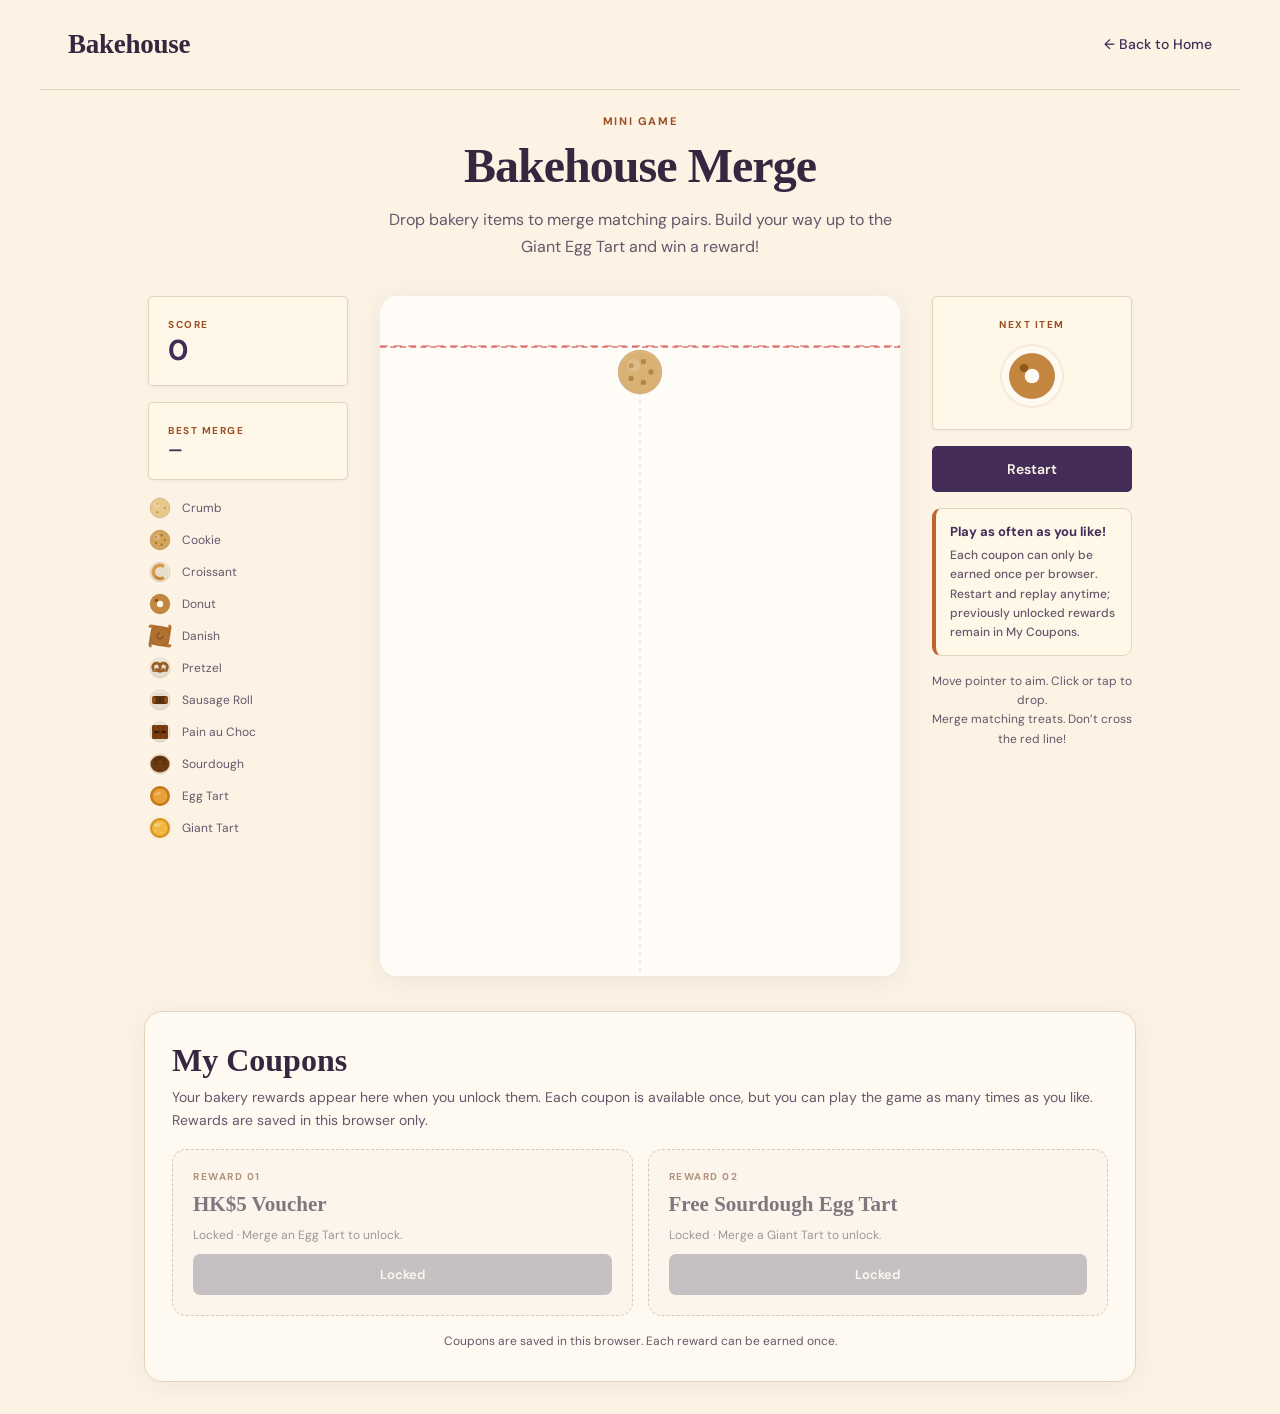
==== commit 57b2e53d: "Add files via upload" ====
--- a/game.html
+++ b/game.html
@@ -130,6 +130,12 @@
 .game-stage .coupon-ok-btn{padding:11px;font-size:13px;margin-top:8px}
 .game-stage .coupon-close{top:7px;right:10px}
 @media(max-width:600px){.embed-mode .my-coupons{margin-top:14px;padding:18px 14px}.game-stage .coupon-card{padding:18px 12px 12px}.game-stage .coupon-title{font-size:20px}.game-stage .coupon-sub{font-size:12px}}
+
+/* Compact iframe: remove extra whitespace below My Coupons. */
+html.embed-mode,body.embed-mode{min-height:0!important;height:auto!important;overflow-x:hidden}
+.embed-mode .my-coupons{margin-bottom:0!important}
+.embed-mode .site-footer{display:none!important}
+.embed-mode main{margin:0!important;padding-bottom:0!important}
 </style>
 </head>
 <body>
@@ -140,7 +146,7 @@
   document.body.classList.add('embed-mode');
   function syncHeight(){
     if(window.parent===window)return;
-    var h=Math.ceil(document.documentElement.scrollHeight);
+    var h=Math.ceil(document.body.getBoundingClientRect().height);
     window.parent.postMessage({type:'bakehouse:game-height',height:h},window.location.origin);
   }
   window.addEventListener('load',syncHeight);
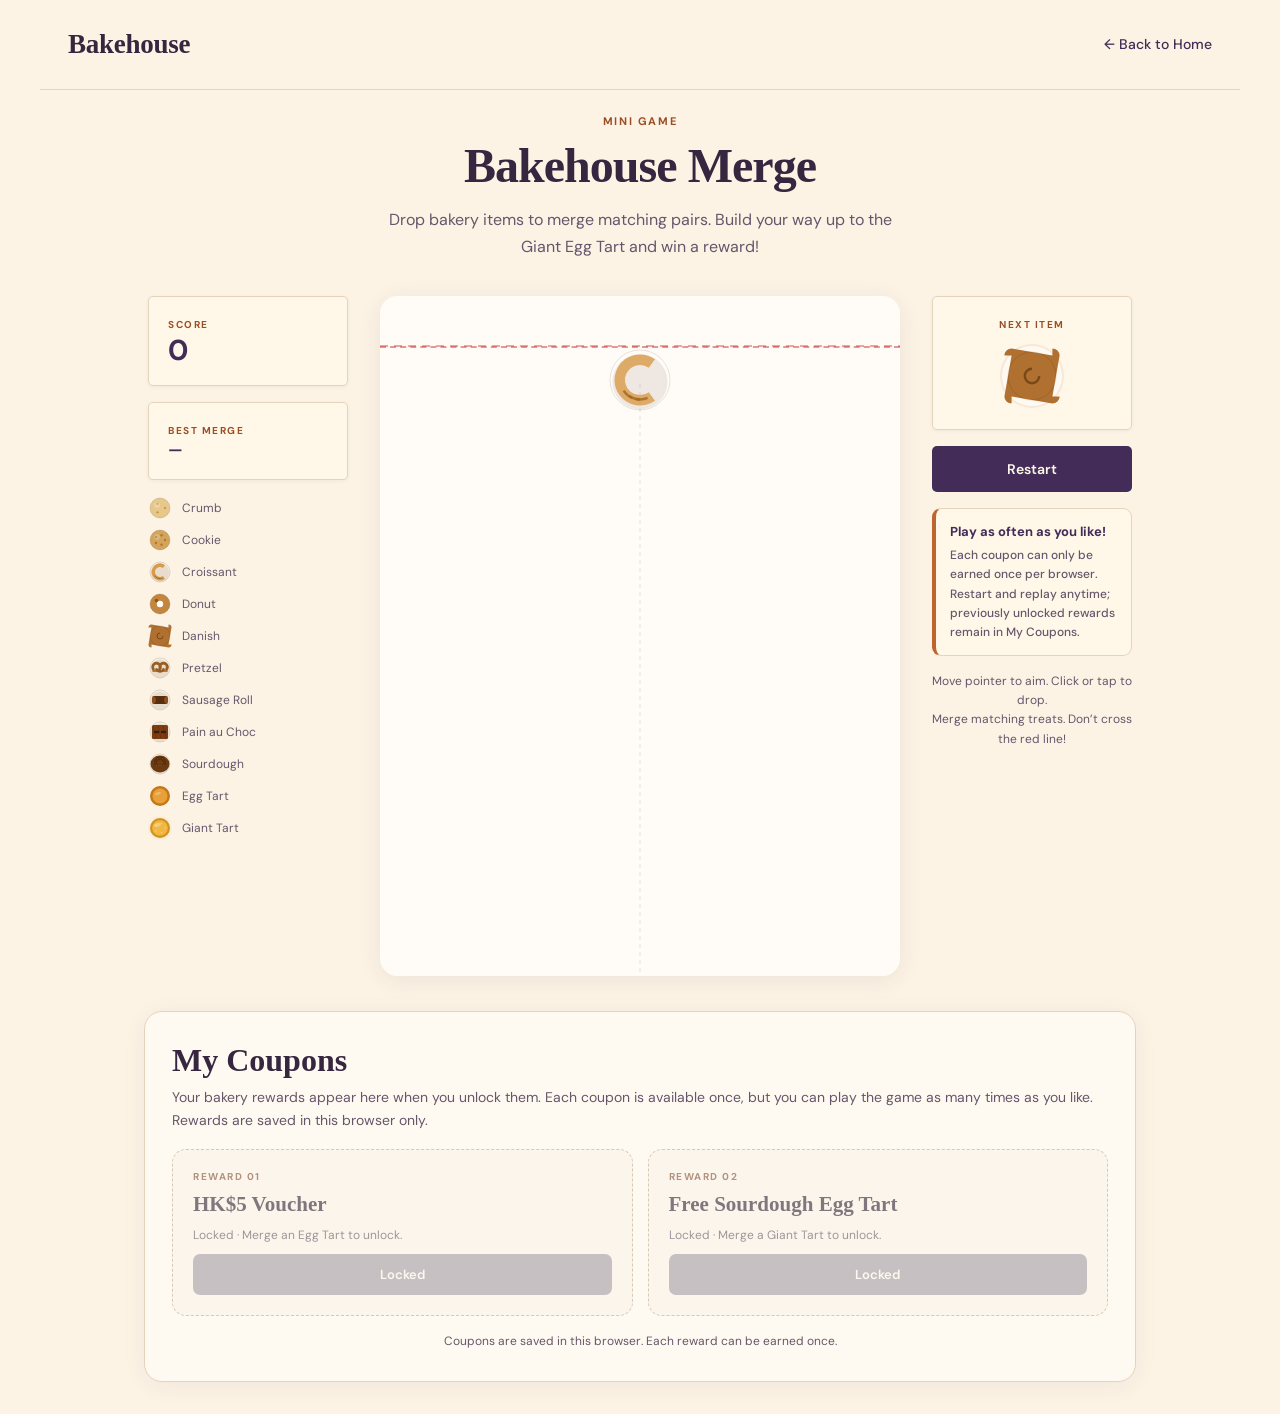
==== commit d34e0403: "Add files via upload" ====
--- a/game.html
+++ b/game.html
@@ -172,7 +172,7 @@
 </div>
 <p class="game-hint" style="margin-top:16px">Coupons are saved in this browser. Each reward can be earned once.</p>
 </section></div></main>
-<div class="coupon-overlay" id="couponOverlay" hidden><section class="coupon-card" role="dialog" aria-modal="true" aria-labelledby="couponTitle"><button class="coupon-close" id="closeBtn" aria-label="Close and continue playing">&times;</button><div class="eyebrow" id="couponEyebrow">Reward unlocked</div><h2 class="coupon-title" id="couponTitle">Egg Tart!</h2><p class="coupon-sub" id="couponSub">You baked a fresh egg tart.</p><div class="coupon-amount" id="couponAmount">HK$5 Reward</div><div class="coupon-code-box" id="couponDetails" hidden><span class="coupon-code" id="couponCode"></span><button class="copy-btn" id="copyBtn">Copy</button></div><button class="coupon-ok-btn" id="claimBtn">View Coupon Code</button><button class="coupon-ok-btn" id="continueBtn">Keep Playing</button></section></div>
+<div class="coupon-overlay" id="couponOverlay" hidden><section class="coupon-card" role="dialog" aria-modal="true" aria-labelledby="couponTitle"><button class="coupon-close" id="closeBtn" aria-label="Close and continue playing">&times;</button><div class="eyebrow" id="couponEyebrow">Reward unlocked</div><h2 class="coupon-title" id="couponTitle">Egg Tart!</h2><p class="coupon-sub" id="couponSub">You baked a fresh egg tart.</p><span id="couponAmount" hidden></span><div class="coupon-code-box" id="couponDetails" hidden><span class="coupon-code" id="couponCode"></span><button class="copy-btn" id="copyBtn">Copy</button></div><button class="coupon-ok-btn" id="claimBtn">View Coupon Code</button><button class="coupon-ok-btn" id="continueBtn">Keep Playing</button></section></div>
 
 <div class="qr-overlay" id="qrOverlay" hidden><section class="qr-panel" role="dialog" aria-modal="true" aria-labelledby="qrTitle"><button type="button" class="qr-close" id="qrClose" aria-label="Close QR code">&times;</button><div class="eyebrow">My Coupons</div><h2 id="qrTitle">Your Reward</h2><p>Present your coupon code below.</p><img id="qrImage" alt="Coupon QR code"><div class="demo-mark">BAKEHOUSE REWARDS</div><p id="qrCodeText" style="margin-top:10px;overflow-wrap:anywhere"></p><button type="button" class="coupon-ok-btn" id="qrDone">Back to My Coupons</button></section></div>
 <script>
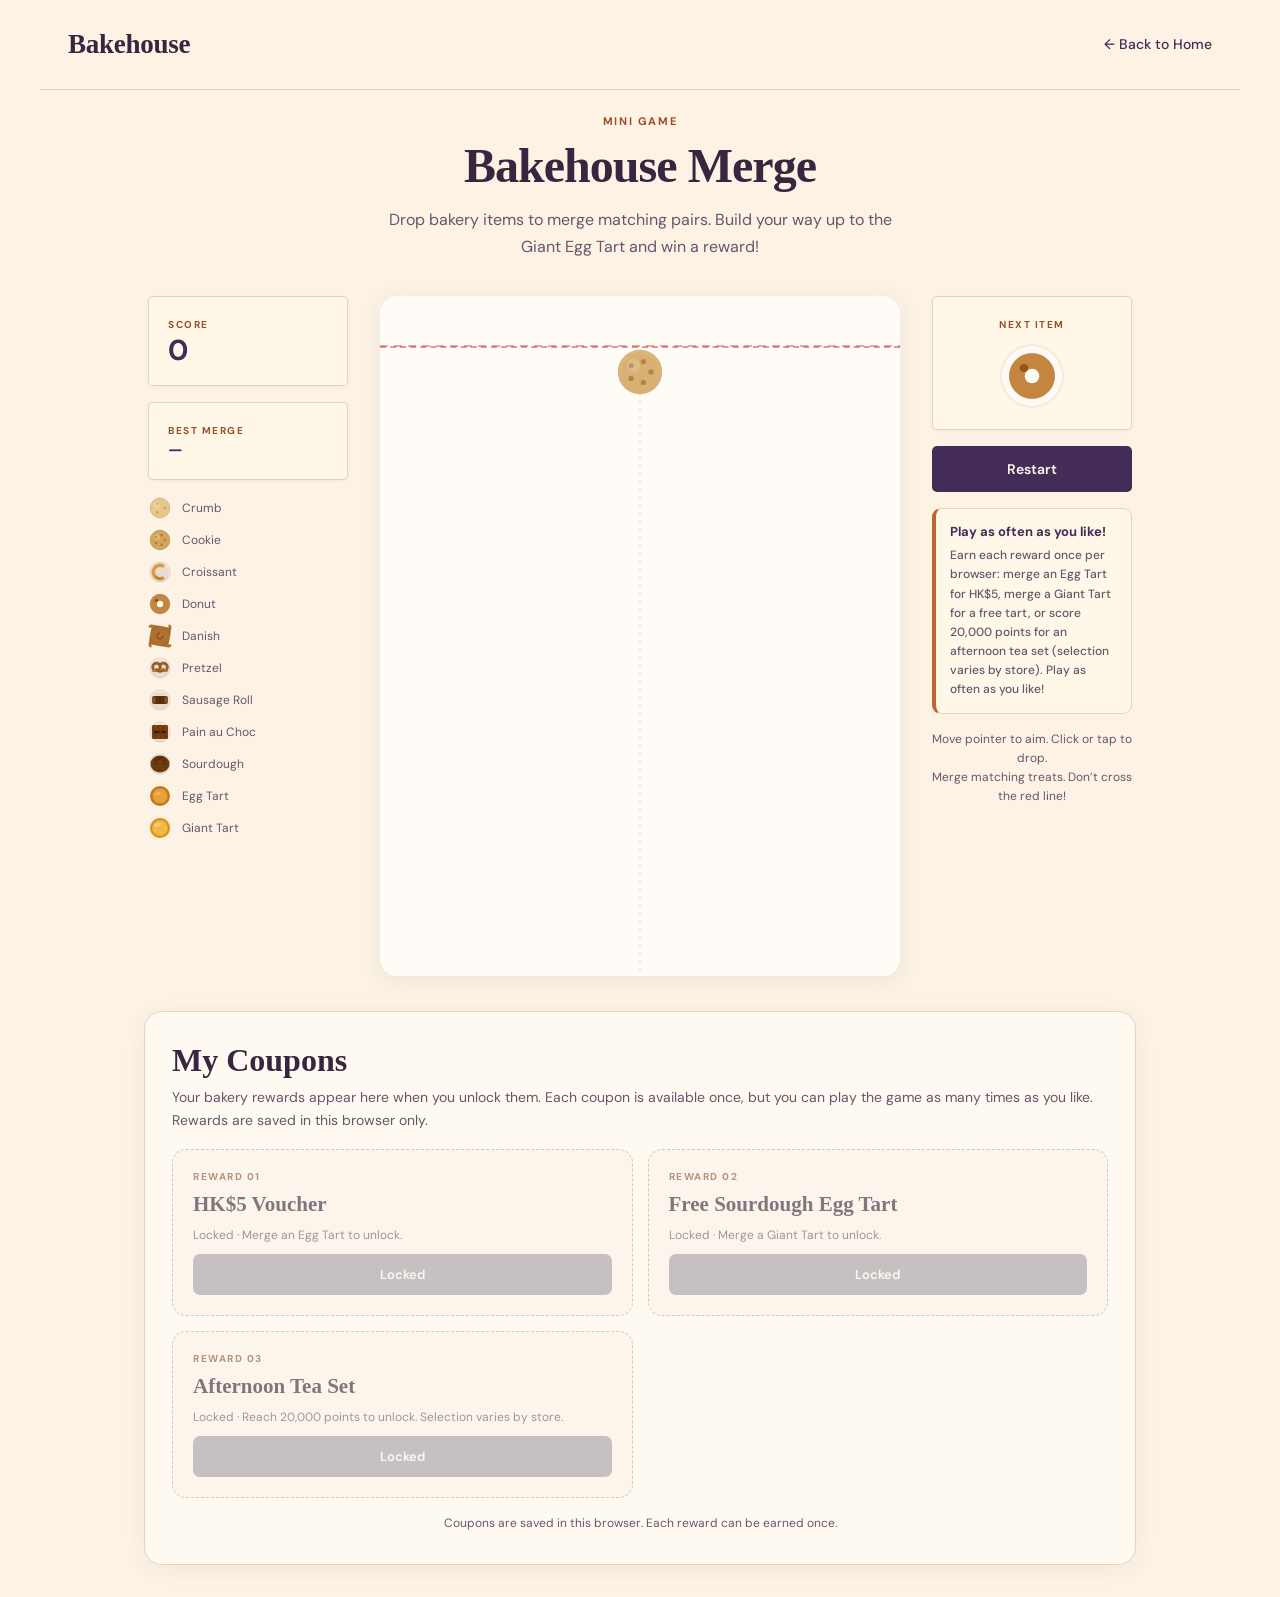
==== commit 6238b818: "Add files via upload" ====
--- a/game.html
+++ b/game.html
@@ -161,7 +161,7 @@
 <div class="game-wrap">
 <div class="game-side game-side-l"><div class="game-info-box"><div class="gi-label">Score</div><div class="gi-value" id="gameScore">0</div></div><div class="game-info-box"><div class="gi-label">Best Merge</div><div class="gi-value" id="gameBest" style="font-size:1rem">&mdash;</div></div><div class="game-legend" id="gameLegend"></div></div>
 <div class="game-stage" id="gameStage"><div class="game-overline" id="gameOverline"></div><canvas id="gameCanvas" tabindex="0" aria-label="Bakery merge game. Move pointer and tap to drop. Keyboard: arrow keys to aim, Space to drop.">Your browser needs Canvas support to play.</canvas></div>
-<div class="game-side game-side-r"><div class="game-info-box game-preview-box"><div class="gi-label">Next Item</div><div class="game-preview-icon"><canvas id="nextCanvas" width="56" height="56" aria-label="Next bakery item"></canvas></div></div><button class="game-restart-btn" id="restartBtn">Restart</button><button class="game-restart-btn reward-btn-inline" id="rewardBtn" hidden>View HK$5 Reward</button><button class="game-restart-btn reward-btn-inline" id="reward2Btn" hidden>View Free Tart Reward</button><div class="game-rules"><strong>Play as often as you like!</strong>Each coupon can only be earned once per browser. Restart and replay anytime; previously unlocked rewards remain in My Coupons.</div><p class="game-hint">Move pointer to aim. Click or tap to drop.<br>Merge matching treats. Don&rsquo;t cross the red line!</p></div>
+<div class="game-side game-side-r"><div class="game-info-box game-preview-box"><div class="gi-label">Next Item</div><div class="game-preview-icon"><canvas id="nextCanvas" width="56" height="56" aria-label="Next bakery item"></canvas></div></div><button class="game-restart-btn" id="restartBtn">Restart</button><button class="game-restart-btn reward-btn-inline" id="rewardBtn" hidden>View HK$5 Reward</button><button class="game-restart-btn reward-btn-inline" id="reward2Btn" hidden>View Free Tart Reward</button><button class="game-restart-btn reward-btn-inline" id="reward3Btn" hidden>View Afternoon Tea Reward</button><div class="game-rules"><strong>Play as often as you like!</strong>Earn each reward once per browser: merge an Egg Tart for HK$5, merge a Giant Tart for a free tart, or score 20,000 points for an afternoon tea set (selection varies by store). Play as often as you like!</div><p class="game-hint">Move pointer to aim. Click or tap to drop.<br>Merge matching treats. Don&rsquo;t cross the red line!</p></div>
 </div>
 <section class="my-coupons" id="myCoupons" aria-labelledby="myCouponsTitle">
 <h2 class="coupon-heading" id="myCouponsTitle">My Coupons</h2>
@@ -169,6 +169,7 @@
 <div class="saved-coupons" id="savedCoupons" aria-live="polite">
 <article class="saved-coupon is-locked" id="savedTart"><span class="small-label">Reward 01</span><h3>HK$5 Voucher</h3><p id="savedTartStatus">Locked · Merge an Egg Tart to unlock.</p><button type="button" id="viewTart" disabled>Locked</button></article>
 <article class="saved-coupon is-locked" id="savedGiant"><span class="small-label">Reward 02</span><h3>Free Sourdough Egg Tart</h3><p id="savedGiantStatus">Locked · Merge a Giant Tart to unlock.</p><button type="button" id="viewGiant" disabled>Locked</button></article>
+<article class="saved-coupon is-locked" id="savedTea"><span class="small-label">Reward 03</span><h3>Afternoon Tea Set</h3><p id="savedTeaStatus">Locked · Reach 20,000 points to unlock. Selection varies by store.</p><button type="button" id="viewTea" disabled>Locked</button></article>
 </div>
 <p class="game-hint" style="margin-top:16px">Coupons are saved in this browser. Each reward can be earned once.</p>
 </section></div></main>
@@ -200,17 +201,18 @@
 // Fixed logical playfield; CSS scales it without changing the physics on mobile.
 var W=520,H=680,GRAVITY=.45,BOUNCE=.25,FRICTION=.99,WALL_PAD=4;
 var balls=[],particles=[],score=0,bestLevel=-1,nextLevel=0,currentLevel=0,aimX=W/2,canDrop=true,dropCooldown=0,gameOver=false;
-var paused=false,lastFocus=null,rafId=null,lastTime=0,accumulator=0,pendingRewardShow=null;
+var paused=false,lastFocus=null,rafId=null,lastTime=0,accumulator=0,pendingRewardShow=null,pendingRewardQueue=[];
 var COLORS={bg:'#FFFCF7',dangerLine:'rgba(220,60,60,.45)',cream:'#FBF5EA'};
 // Reward state: each reward earned once per game, code persists while unclaimed.
 var rewards={
   tart:{unlocked:false,claimed:false,code:''},
-  giant:{unlocked:false,claimed:false,code:''}
+  giant:{unlocked:false,claimed:false,code:''},
+  tea:{unlocked:false,claimed:false,code:''}
 };
 // Each reward can be earned once per browser. No backend or merchant redemption.
 var STORAGE_KEY='bakehouse-merge-coupons-v1';
-var savedRewards={tart:false,giant:false};
-try{var saved=JSON.parse(localStorage.getItem(STORAGE_KEY)||'{}');savedRewards.tart=saved.tart===true;savedRewards.giant=saved.giant===true;}catch(err){}
+var savedRewards={tart:false,giant:false,tea:false};
+try{var saved=JSON.parse(localStorage.getItem(STORAGE_KEY)||'{}');savedRewards.tart=saved.tart===true;savedRewards.giant=saved.giant===true;savedRewards.tea=saved.tea===true;}catch(err){}
 function saveReward(which){
  if(savedRewards[which])return false;
  savedRewards[which]=true;
@@ -219,20 +221,21 @@
  return true;
 }
 function updateSavedCoupons(){
- [['tart','Tart','HK$5 Voucher'],['giant','Giant','Free Sourdough Egg Tart']].forEach(function(item){
+ [['tart','Tart','HK$5 Voucher'],['giant','Giant','Free Sourdough Egg Tart'],['tea','Tea','Afternoon Tea Set']].forEach(function(item){
   var which=item[0],suffix=item[1],earned=savedRewards[which];
   $('saved'+suffix).classList.toggle('is-locked',!earned);
-  $('saved'+suffix+'Status').textContent=earned?'Unlocked · Saved in this browser. Open your virtual QR code.':(which==='tart'?'Locked · Merge an Egg Tart to unlock.':'Locked · Merge a Giant Tart to unlock.');
+  $('saved'+suffix+'Status').textContent=earned?'Unlocked · Saved in this browser. Open your virtual QR code.':(which==='tart'?'Locked · Merge an Egg Tart to unlock.':which==='giant'?'Locked · Merge a Giant Tart to unlock.':'Locked · Reach 20,000 points to unlock. Selection varies by store.');
   $('view'+suffix).disabled=!earned;
   $('view'+suffix).textContent=earned?'View QR Code':'Locked';
  });
 }
 var qrImages={tart:'[data-uri]',giant:'[data-uri]'};
+qrImages.tea='[data-uri]';
 var qrLastFocus=null;
 function showQR(which){
  if(!savedRewards[which])return;
  qrLastFocus=document.activeElement;
- $('qrTitle').textContent=which==='tart'?'HK$5 Voucher':'Free Sourdough Egg Tart';
+ $('qrTitle').textContent=which==='tart'?'HK$5 Voucher':which==='giant'?'Free Sourdough Egg Tart':'Afternoon Tea Set';
  $('qrImage').src=qrImages[which];
  $('qrCodeText').textContent='BAKEHOUSE-'+which.toUpperCase()+'-REWARD';
  $('qrOverlay').hidden=false;
@@ -241,6 +244,7 @@
 function closeQR(){$('qrOverlay').hidden=true;if(qrLastFocus&&qrLastFocus.focus)qrLastFocus.focus();}
 $('viewTart').addEventListener('click',function(){showQR('tart');});
 $('viewGiant').addEventListener('click',function(){showQR('giant');});
+$('viewTea').addEventListener('click',function(){showQR('tea');});
 $('qrClose').addEventListener('click',closeQR);
 $('qrDone').addEventListener('click',closeQR);
 $('qrOverlay').addEventListener('click',function(e){if(e.target===this)closeQR();});
@@ -298,7 +302,9 @@
 var dx=o.x-b.x,dy=o.y-b.y,dist=Math.sqrt(dx*dx+dy*dy),minDist=b.r+o.r;
 if(dist>minDist+.25)continue;
 if(b.level===o.level&&b.level<ITEMS.length-1){
-b.merged=true;o.merged=true;var newLevel=b.level+1,mx=(b.x+o.x)/2,my=(b.y+o.y)/2,nb=new Ball(newLevel,mx,my);nb.vy=-2;nb.popAnim=1;confine(nb);additions.push(nb);score+=(newLevel+1)*10;bestLevel=Math.max(bestLevel,newLevel);spawnMergeParticles(mx,my,ITEMS[newLevel].fill);
+b.merged=true;o.merged=true;var newLevel=b.level+1,mx=(b.x+o.x)/2,my=(b.y+o.y)/2,nb=new Ball(newLevel,mx,my);nb.vy=-2;nb.popAnim=1;confine(nb);additions.push(nb);score+=(newLevel+1)*10;
+if(score>=20000&&!savedRewards.tea&&saveReward('tea')){rewards.tea.unlocked=true;rewards.tea.code='BAKEHOUSE-TEA-20000';$('reward3Btn').hidden=false;pendingRewardQueue.push('tea');}
+bestLevel=Math.max(bestLevel,newLevel);spawnMergeParticles(mx,my,ITEMS[newLevel].fill);
 // Unlock rewards on first merge into Egg Tart (level 9) or Giant Tart (level 10).
 if(newLevel===9&&!savedRewards.tart&&saveReward('tart')){rewards.tart.unlocked=true;rewards.tart.code='BAKEHOUSE-TART-ONE-TIME';$('rewardBtn').hidden=false;pendingRewardShow='tart';}
 if(newLevel===10&&!savedRewards.giant&&saveReward('giant')){rewards.giant.unlocked=true;rewards.giant.code='BAKEHOUSE-GIANT-ONE-TIME';$('reward2Btn').hidden=false;pendingRewardShow='giant';}
@@ -320,7 +326,8 @@
 }
 }
 // If a reward was unlocked this step, pause to show it (after red-line check).
-if(pendingRewardShow){showCoupon(pendingRewardShow);pendingRewardShow=null;}
+if(pendingRewardShow){pendingRewardQueue.unshift(pendingRewardShow);pendingRewardShow=null;}
+if(pendingRewardQueue.length&&!paused){showCoupon(pendingRewardQueue.shift());}
 }
 function spawnMergeParticles(x,y,color){for(var i=0;i<12;i++){var ang=i/12*Math.PI*2,sp=2+Math.random()*3;particles.push({x:x,y:y,vx:Math.cos(ang)*sp,vy:Math.sin(ang)*sp-1,life:1,color:color,size:3+Math.random()*3});}}
 function updateParticles(){for(var i=particles.length-1;i>=0;i--){var p=particles[i];p.vy+=.2;p.x+=p.vx;p.y+=p.vy;p.life-=.025;if(p.life<=0)particles.splice(i,1);}}
@@ -348,7 +355,8 @@
 paused=true;lastFocus=document.activeElement;
 // Populate overlay text per reward.
 if(which==='tart'){$('couponEyebrow').textContent='Reward unlocked';$('couponTitle').textContent='HK$5 Voucher Unlocked!';$('couponSub').textContent='Saved to My Coupons. Keep playing to unlock more treats!';$('couponAmount').textContent='HK$5 Voucher';}
-else{$('couponEyebrow').textContent='Reward unlocked';$('couponTitle').textContent='Free Egg Tart Unlocked!';$('couponSub').textContent='Saved to My Coupons. Enjoy another round!';$('couponAmount').textContent='FREE Sourdough Egg Tart';}
+else if(which==='giant'){$('couponEyebrow').textContent='Reward unlocked';$('couponTitle').textContent='Free Egg Tart Unlocked!';$('couponSub').textContent='Saved to My Coupons. Enjoy another round!';$('couponAmount').textContent='FREE Sourdough Egg Tart';}
+else{$('couponEyebrow').textContent='Reward unlocked';$('couponTitle').textContent='Afternoon Tea Set Unlocked!';$('couponSub').textContent='20,000 points reached! Saved to My Coupons. Afternoon tea selection varies by store.';$('couponAmount').textContent='Afternoon Tea Set';}
 // Re-show code if already claimed. Both buttons always visible.
 if(r.claimed){$('couponDetails').hidden=false;$('claimBtn').hidden=true;$('copyBtn').focus();}else{$('couponDetails').hidden=true;$('claimBtn').hidden=false;$('claimBtn').focus();}
 $('couponCode').textContent=r.code;
@@ -358,12 +366,14 @@
 // If game was over (reward+game-over simultaneity), do not resume the lost game.
 // Only unpause if the game is still running.
 if(!gameOver)paused=false;
+if(pendingRewardQueue.length){showCoupon(pendingRewardQueue.shift());}
 if(lastFocus&&lastFocus.focus)lastFocus.focus();
 }
 $('claimBtn').addEventListener('click',function(){if(!activeReward)return;rewards[activeReward].claimed=true;$('couponDetails').hidden=false;$('claimBtn').hidden=true;$('copyBtn').focus();});
 $('closeBtn').addEventListener('click',closeCoupon);$('continueBtn').addEventListener('click',closeCoupon);
 $('rewardBtn').addEventListener('click',function(){showCoupon('tart');});
 $('reward2Btn').addEventListener('click',function(){showCoupon('giant');});
+$('reward3Btn').addEventListener('click',function(){showCoupon('tea');});
 $('copyBtn').addEventListener('click',async function(){var btn=this;if(!activeReward)return;var code=rewards[activeReward].code;try{if(!navigator.clipboard||!navigator.clipboard.writeText)throw new Error('Clipboard unavailable');await navigator.clipboard.writeText(code);btn.textContent='Copied!';}catch(e){var ta=document.createElement('textarea');ta.value=code;$('couponDetails').appendChild(ta);ta.select();var ok=false;try{ok=document.execCommand('copy')}catch(ignore){}ta.remove();btn.textContent=ok?'Copied!':'Select code to copy';}setTimeout(function(){btn.textContent='Copy'},2200);});
 $('couponOverlay').addEventListener('keydown',function(e){if(e.key==='Escape'){e.preventDefault();closeCoupon();}if(e.key==='Tab'){var controls=Array.from(this.querySelectorAll('button')).filter(function(b){return b.getClientRects().length>0}),first=controls[0],last=controls[controls.length-1];if(e.shiftKey&&document.activeElement===first){e.preventDefault();last.focus();}else if(!e.shiftKey&&document.activeElement===last){e.preventDefault();first.focus();}}});
 function getCanvasX(clientX){var rect=canvas.getBoundingClientRect();return(clientX-rect.left)*W/rect.width;}
@@ -373,11 +383,12 @@
 canvas.addEventListener('pointerup',function(e){if(e.pointerId!==activePointer)return;e.preventDefault();activePointer=null;aimX=getCanvasX(e.clientX);clampAim();drop();});
 canvas.addEventListener('pointercancel',function(){activePointer=null;});
 canvas.addEventListener('keydown',function(e){if(e.key==='ArrowLeft'||e.key==='ArrowRight'){e.preventDefault();aimX+=e.key==='ArrowLeft'?-12:12;clampAim();}if(e.code==='Space'||e.key==='Enter'){e.preventDefault();if(!e.repeat)drop();}});
-function restartGame(){balls=[];particles=[];score=0;bestLevel=-1;gameOver=false;paused=false;canDrop=true;dropCooldown=0;accumulator=0;lastTime=0;activePointer=null;aimX=W/2;pendingRewardShow=null;activeReward=null;
+function restartGame(){balls=[];particles=[];score=0;bestLevel=-1;gameOver=false;paused=false;canDrop=true;dropCooldown=0;accumulator=0;lastTime=0;activePointer=null;aimX=W/2;pendingRewardShow=null;pendingRewardQueue=[];activeReward=null;
 // Reset reward state in place (mutate, not reassign) so external references stay valid.
 rewards.tart.unlocked=false;rewards.tart.claimed=false;rewards.tart.code='';
 rewards.giant.unlocked=false;rewards.giant.claimed=false;rewards.giant.code='';
-$('couponOverlay').hidden=true;$('rewardBtn').hidden=true;$('reward2Btn').hidden=true;$('couponDetails').hidden=true;$('claimBtn').hidden=false;$('copyBtn').textContent='Copy';
+rewards.tea.unlocked=false;rewards.tea.claimed=false;rewards.tea.code='';
+$('couponOverlay').hidden=true;$('rewardBtn').hidden=true;$('reward2Btn').hidden=true;$('reward3Btn').hidden=true;$('couponDetails').hidden=true;$('claimBtn').hidden=false;$('copyBtn').textContent='Copy';
 currentLevel=MIN_SPAWN_LEVEL+Math.floor(Math.random()*(MAX_SPAWN_LEVEL-MIN_SPAWN_LEVEL+1));nextLevel=MIN_SPAWN_LEVEL+Math.floor(Math.random()*(MAX_SPAWN_LEVEL-MIN_SPAWN_LEVEL+1));renderNext();updateUI();}
 $('restartBtn').addEventListener('click',restartGame);
 $('gameStage').appendChild($('couponOverlay'));resizeCanvas();buildLegend();restartGame();rafId=requestAnimationFrame(gameLoop);window.addEventListener('resize',resizeCanvas);document.addEventListener('visibilitychange',function(){lastTime=0;accumulator=0;});
